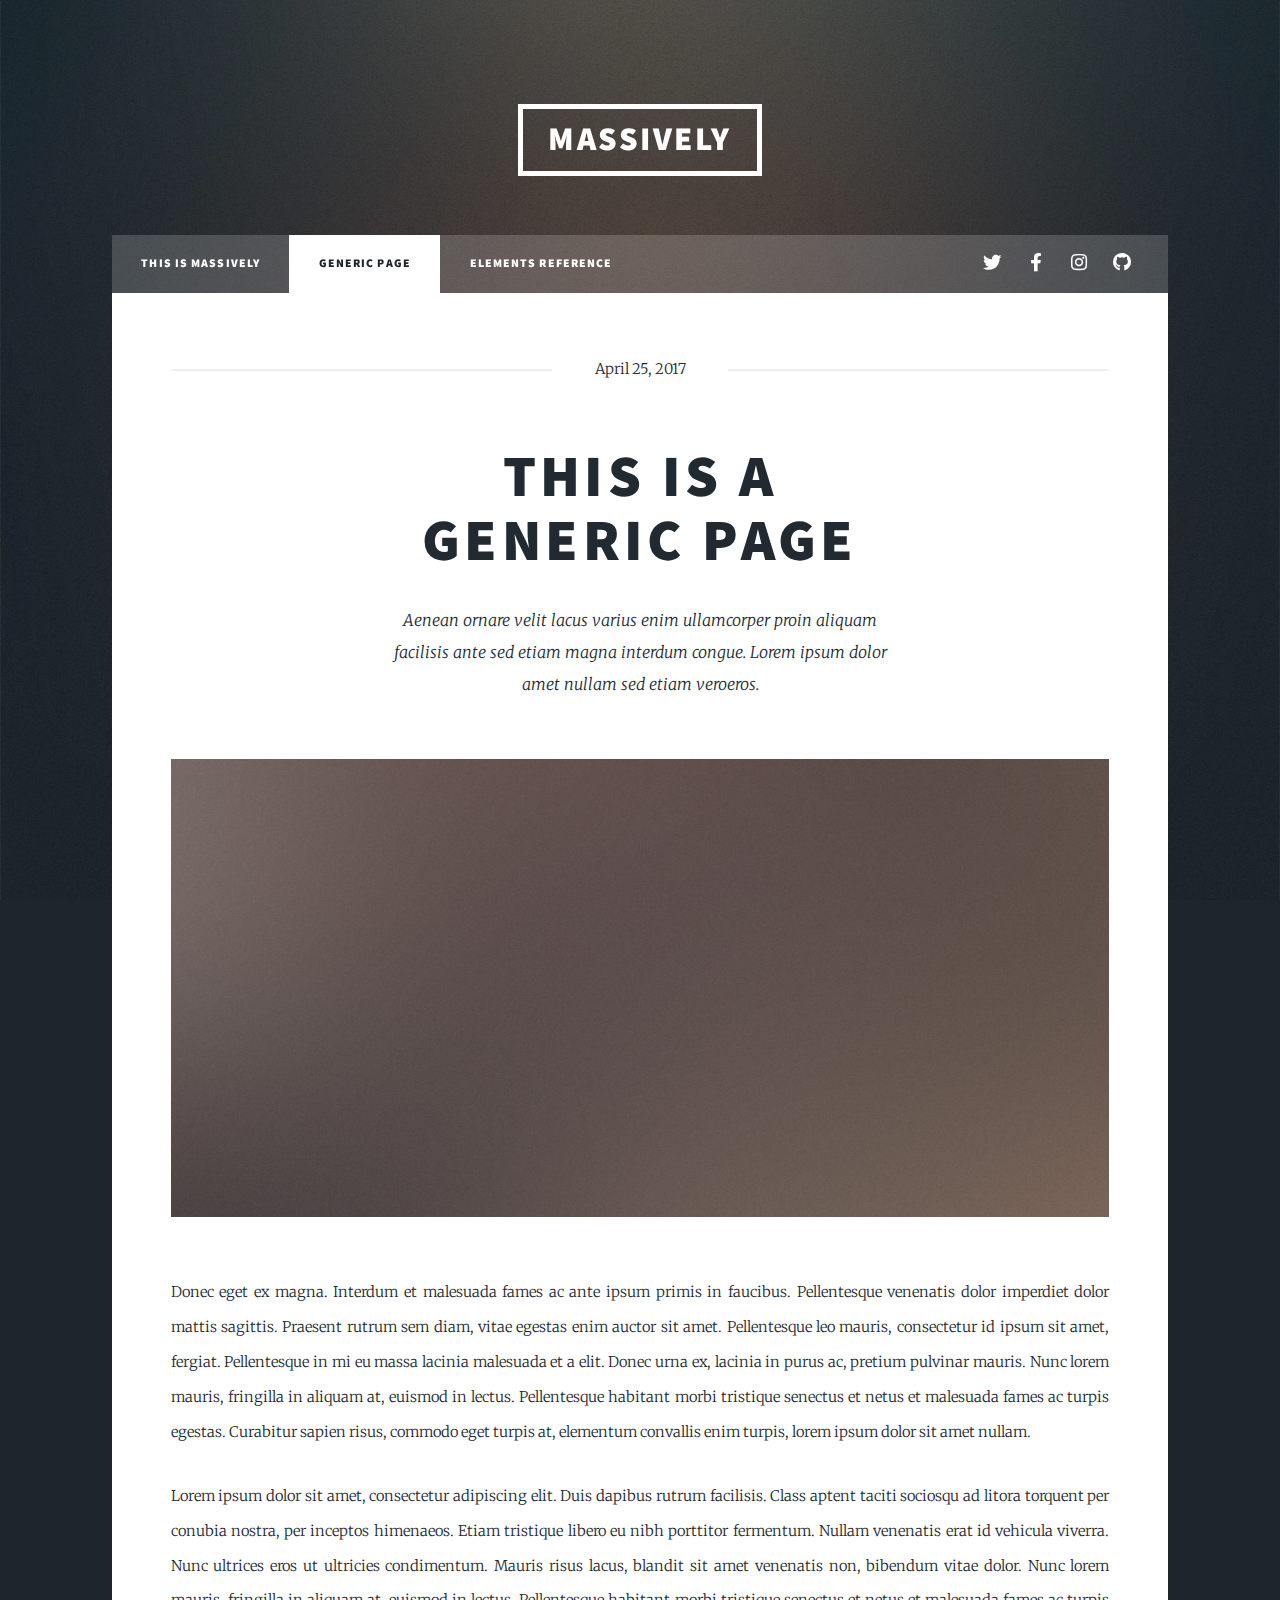
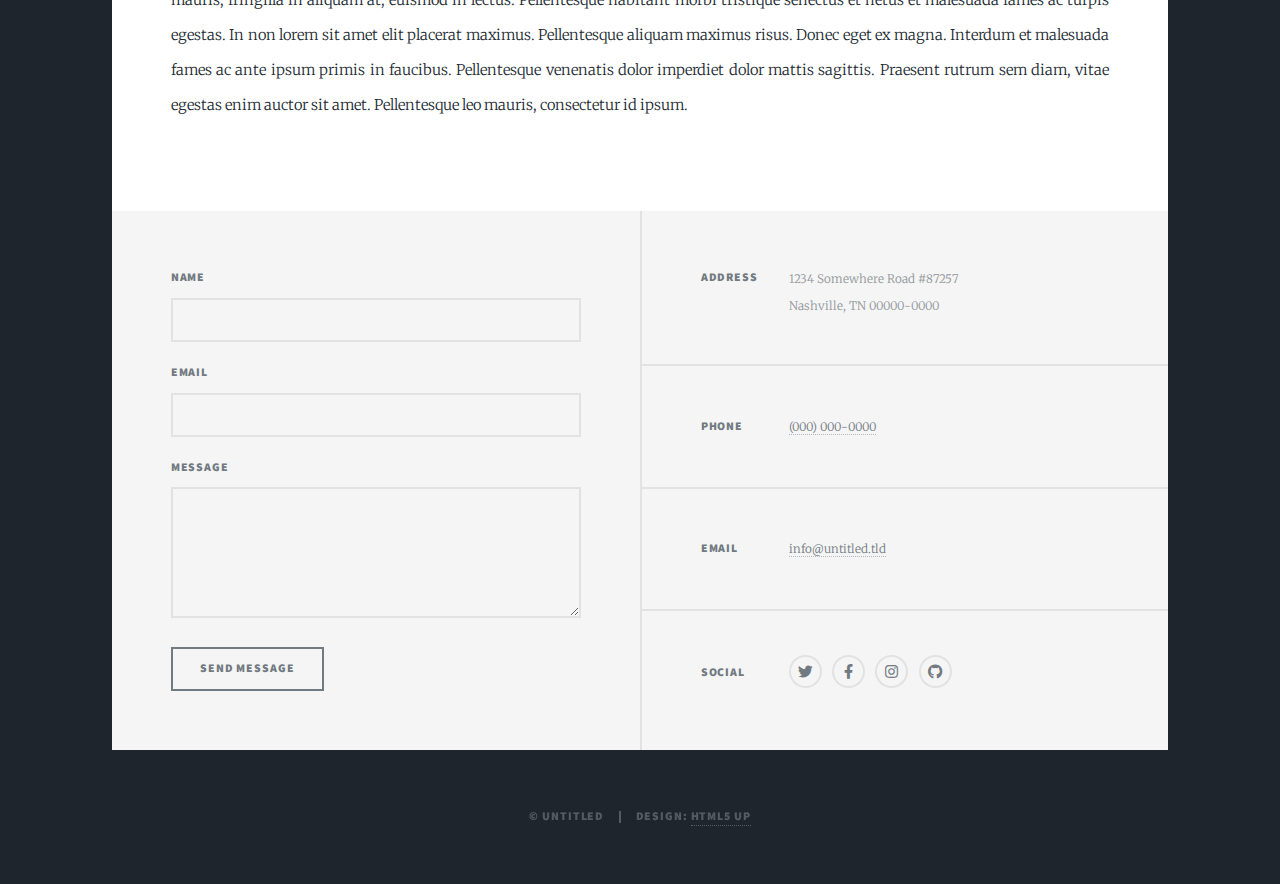
==== generic.html @ 8dc9fa64 "Add files via upload" ====
<!DOCTYPE HTML>
<!--
	Massively by HTML5 UP
	html5up.net | @ajlkn
	Free for personal and commercial use under the CCA 3.0 license (html5up.net/license)
-->
<html>
	<head>
		<title>Generic Page - Massively by HTML5 UP</title>
		<meta charset="utf-8" />
		<meta name="viewport" content="width=device-width, initial-scale=1, user-scalable=no" />
		<link rel="stylesheet" href="assets/css/main.css" />
		<noscript><link rel="stylesheet" href="assets/css/noscript.css" /></noscript>
	</head>
	<body class="is-preload">

		<!-- Wrapper -->
			<div id="wrapper">

				<!-- Header -->
					<header id="header">
						<a href="index.html" class="logo">Massively</a>
					</header>

				<!-- Nav -->
					<nav id="nav">
						<ul class="links">
							<li><a href="index.html">This is Massively</a></li>
							<li class="active"><a href="generic.html">Generic Page</a></li>
							<li><a href="elements.html">Elements Reference</a></li>
						</ul>
						<ul class="icons">
							<li><a href="#" class="icon brands fa-twitter"><span class="label">Twitter</span></a></li>
							<li><a href="#" class="icon brands fa-facebook-f"><span class="label">Facebook</span></a></li>
							<li><a href="#" class="icon brands fa-instagram"><span class="label">Instagram</span></a></li>
							<li><a href="#" class="icon brands fa-github"><span class="label">GitHub</span></a></li>
						</ul>
					</nav>

				<!-- Main -->
					<div id="main">

						<!-- Post -->
							<section class="post">
								<header class="major">
									<span class="date">April 25, 2017</span>
									<h1>This is a<br />
									Generic Page</h1>
									<p>Aenean ornare velit lacus varius enim ullamcorper proin aliquam<br />
									facilisis ante sed etiam magna interdum congue. Lorem ipsum dolor<br />
									amet nullam sed etiam veroeros.</p>
								</header>
								<div class="image main"><img src="images/pic01.jpg" alt="" /></div>
								<p>Donec eget ex magna. Interdum et malesuada fames ac ante ipsum primis in faucibus. Pellentesque venenatis dolor imperdiet dolor mattis sagittis. Praesent rutrum sem diam, vitae egestas enim auctor sit amet. Pellentesque leo mauris, consectetur id ipsum sit amet, fergiat. Pellentesque in mi eu massa lacinia malesuada et a elit. Donec urna ex, lacinia in purus ac, pretium pulvinar mauris. Nunc lorem mauris, fringilla in aliquam at, euismod in lectus. Pellentesque habitant morbi tristique senectus et netus et malesuada fames ac turpis egestas. Curabitur sapien risus, commodo eget turpis at, elementum convallis enim turpis, lorem ipsum dolor sit amet nullam.</p>
								<p>Lorem ipsum dolor sit amet, consectetur adipiscing elit. Duis dapibus rutrum facilisis. Class aptent taciti sociosqu ad litora torquent per conubia nostra, per inceptos himenaeos. Etiam tristique libero eu nibh porttitor fermentum. Nullam venenatis erat id vehicula viverra. Nunc ultrices eros ut ultricies condimentum. Mauris risus lacus, blandit sit amet venenatis non, bibendum vitae dolor. Nunc lorem mauris, fringilla in aliquam at, euismod in lectus. Pellentesque habitant morbi tristique senectus et netus et malesuada fames ac turpis egestas. In non lorem sit amet elit placerat maximus. Pellentesque aliquam maximus risus. Donec eget ex magna. Interdum et malesuada fames ac ante ipsum primis in faucibus. Pellentesque venenatis dolor imperdiet dolor mattis sagittis. Praesent rutrum sem diam, vitae egestas enim auctor sit amet. Pellentesque leo mauris, consectetur id ipsum.</p>
							</section>

					</div>

				<!-- Footer -->
					<footer id="footer">
						<section>
							<form method="post" action="#">
								<div class="fields">
									<div class="field">
										<label for="name">Name</label>
										<input type="text" name="name" id="name" />
									</div>
									<div class="field">
										<label for="email">Email</label>
										<input type="text" name="email" id="email" />
									</div>
									<div class="field">
										<label for="message">Message</label>
										<textarea name="message" id="message" rows="3"></textarea>
									</div>
								</div>
								<ul class="actions">
									<li><input type="submit" value="Send Message" /></li>
								</ul>
							</form>
						</section>
						<section class="split contact">
							<section class="alt">
								<h3>Address</h3>
								<p>1234 Somewhere Road #87257<br />
								Nashville, TN 00000-0000</p>
							</section>
							<section>
								<h3>Phone</h3>
								<p><a href="#">(000) 000-0000</a></p>
							</section>
							<section>
								<h3>Email</h3>
								<p><a href="#">info@untitled.tld</a></p>
							</section>
							<section>
								<h3>Social</h3>
								<ul class="icons alt">
									<li><a href="#" class="icon brands alt fa-twitter"><span class="label">Twitter</span></a></li>
									<li><a href="#" class="icon brands alt fa-facebook-f"><span class="label">Facebook</span></a></li>
									<li><a href="#" class="icon brands alt fa-instagram"><span class="label">Instagram</span></a></li>
									<li><a href="#" class="icon brands alt fa-github"><span class="label">GitHub</span></a></li>
								</ul>
							</section>
						</section>
					</footer>

				<!-- Copyright -->
					<div id="copyright">
						<ul><li>&copy; Untitled</li><li>Design: <a href="https://html5up.net">HTML5 UP</a></li></ul>
					</div>

			</div>

		<!-- Scripts -->
			<script src="assets/js/jquery.min.js"></script>
			<script src="assets/js/jquery.scrollex.min.js"></script>
			<script src="assets/js/jquery.scrolly.min.js"></script>
			<script src="assets/js/browser.min.js"></script>
			<script src="assets/js/breakpoints.min.js"></script>
			<script src="assets/js/util.js"></script>
			<script src="assets/js/main.js"></script>

	</body>
</html>
---- assets/css/main.css ----
@import url(fontawesome-all.min.css);
@import url("https://fonts.googleapis.com/css?family=Merriweather:300,700,300italic,700italic|Source+Sans+Pro:900");

/*
	Massively by HTML5 UP
	html5up.net | @ajlkn
	Free for personal and commercial use under the CCA 3.0 license (html5up.net/license)
*/

html, body, div, span, applet, object,
iframe, h1, h2, h3, h4, h5, h6, p, blockquote,
pre, a, abbr, acronym, address, big, cite,
code, del, dfn, em, img, ins, kbd, q, s, samp,
small, strike, strong, sub, sup, tt, var, b,
u, i, center, dl, dt, dd, ol, ul, li, fieldset,
form, label, legend, table, caption, tbody,
tfoot, thead, tr, th, td, article, aside,
canvas, details, embed, figure, figcaption,
footer, header, hgroup, menu, nav, output, ruby,
section, summary, time, mark, audio, video {
	margin: 0;
	padding: 0;
	border: 0;
	font-size: 100%;
	font: inherit;
	vertical-align: baseline;}

article, aside, details, figcaption, figure,
footer, header, hgroup, menu, nav, section {
	display: block;}

body {
	line-height: 1;
}

ol, ul {
	list-style: none;
}

blockquote, q {
	quotes: none;
}

	blockquote:before, blockquote:after, q:before, q:after {
		content: '';
		content: none;
	}

table {
	border-collapse: collapse;
	border-spacing: 0;
}

body {
	-webkit-text-size-adjust: none;
}

mark {
	background-color: transparent;
	color: inherit;
}

input::-moz-focus-inner {
	border: 0;
	padding: 0;
}

input, select, textarea {
	-moz-appearance: none;
	-webkit-appearance: none;
	-ms-appearance: none;
	appearance: none;
}

/* Basic */

	@-ms-viewport {
		width: device-width;
	}

	body {
		-ms-overflow-style: scrollbar;
	}

	@media screen and (max-width: 480px) {

		html, body {
			min-width: 320px;
		}

	}

	html {
		box-sizing: border-box;
	}

	*, *:before, *:after {
		box-sizing: inherit;
	}

	body {
		background-color: #1e252d;
	}

		body.is-preload *, body.is-preload *:before, body.is-preload *:after {
			-moz-animation: none !important;
			-webkit-animation: none !important;
			-ms-animation: none !important;
			animation: none !important;
			-moz-transition: none !important;
			-webkit-transition: none !important;
			-ms-transition: none !important;
			transition: none !important;
		}

/* Type */

	html {
		font-size: 16pt;
	}

		@media screen and (max-width: 1680px) {

			html {
				font-size: 12pt;
			}

		}

		@media screen and (max-width: 1280px) {

			html {
				font-size: 11pt;
			}

		}

		@media screen and (max-width: 360px) {

			html {
				font-size: 10pt;
			}

		}

	body {
		color: #212931;
	}

	body, input, select, textarea {
		font-family: "Merriweather", Georgia, serif;
		font-weight: 300;
		font-size: 1rem;
		line-height: 2.375;
	}

	a {
		-moz-transition: color 0.2s ease-in-out, background-color 0.2s ease-in-out, border-color 0.2s ease-in-out, box-shadow 0.2s ease-in-out;
		-webkit-transition: color 0.2s ease-in-out, background-color 0.2s ease-in-out, border-color 0.2s ease-in-out, box-shadow 0.2s ease-in-out;
		-ms-transition: color 0.2s ease-in-out, background-color 0.2s ease-in-out, border-color 0.2s ease-in-out, box-shadow 0.2s ease-in-out;
		transition: color 0.2s ease-in-out, background-color 0.2s ease-in-out, border-color 0.2s ease-in-out, box-shadow 0.2s ease-in-out;
		border-bottom: dotted 1px;
		text-decoration: none;
	}

		a:hover {
			border-bottom-color: transparent;
		}

	strong, b {
		font-weight: 600;
	}

	em, i {
		font-style: italic;
	}

	p {
		text-align: justify;
		margin: 0 0 2rem 0;
	}

	h1, h2, h3, h4, h5, h6 {
		font-family: "Source Sans Pro", Helvetica, sans-serif;
		font-weight: 900;
		line-height: 1.5;
		letter-spacing: 0.075em;
		text-transform: uppercase;
		margin: 0 0 1rem 0;
	}

		h1 a, h2 a, h3 a, h4 a, h5 a, h6 a {
			border-bottom: 0;
			color: inherit;
			text-decoration: none;
		}

	h1 {
		font-size: 4rem;
		line-height: 1.1;
		margin: 0 0 2rem 0;
	}

	h2 {
		font-size: 1.75rem;
		line-height: 1.3;
		margin: 0 0 1.5rem 0;
	}

	h3 {
		font-size: 1.25rem;
		margin: 0 0 1.5rem 0;
	}

	h4 {
		font-size: 1rem;
	}

	h5 {
		font-size: 0.9rem;
	}

	h6 {
		font-size: 0.8rem;
	}

	sub {
		font-size: 0.8rem;
		position: relative;
		top: 0.5rem;
	}

	sup {
		font-size: 0.8rem;
		position: relative;
		top: -0.5rem;
	}

	blockquote {
		border-left: solid 4px;
		font-style: italic;
		margin: 0 0 2rem 0;
		padding: 0.5rem 0 0.5rem 2rem;
	}

	code {
		border: solid 2px;
		font-family: "Courier New", monospace;
		font-size: 0.9rem;
		margin: 0 0.25rem;
		padding: 0.25rem 0.65rem;
	}

	pre {
		-webkit-overflow-scrolling: touch;
		font-family: "Courier New", monospace;
		font-size: 0.9rem;
		margin: 0 0 2rem 0;
	}

		pre code {
			display: block;
			line-height: 1.75;
			padding: 1rem 1.5rem;
			overflow-x: auto;
		}

	hr {
		border: 0;
		border-bottom: solid 2px;
		margin: 3rem 0;
	}

		hr.major {
			margin: 5rem 0;
		}

	.align-left {
		text-align: left;
	}

	.align-center {
		text-align: center;
	}

	.align-right {
		text-align: right;
	}

	input, select, textarea {
		color: #212931;
	}

	a {
		color: #212931;
		border-bottom-color: rgba(33, 41, 49, 0.5);
	}

		a:hover {
			border-bottom-color: transparent;
			color: #18bfef !important;
		}

	strong, b {
		color: #212931;
	}

	h1, h2, h3, h4, h5, h6 {
		color: #212931;
	}

	blockquote {
		border-left-color: #eeeeee;
	}

	code {
		background: rgba(220, 220, 220, 0.25);
		border-color: #eeeeee;
	}

	hr {
		border-bottom-color: #eeeeee;
	}

/* Row */

	.row {
		display: flex;
		flex-wrap: wrap;
		box-sizing: border-box;
		align-items: stretch;
	}

		.row > * {
			box-sizing: border-box;
		}

		.row.gtr-uniform > * > :last-child {
			margin-bottom: 0;
		}

		.row.aln-left {
			justify-content: flex-start;
		}

		.row.aln-center {
			justify-content: center;
		}

		.row.aln-right {
			justify-content: flex-end;
		}

		.row.aln-top {
			align-items: flex-start;
		}

		.row.aln-middle {
			align-items: center;
		}

		.row.aln-bottom {
			align-items: flex-end;
		}

		.row > .imp {
			order: -1;
		}

		.row > .col-1 {
			width: 8.33333%;
		}

		.row > .off-1 {
			margin-left: 8.33333%;
		}

		.row > .col-2 {
			width: 16.66667%;
		}

		.row > .off-2 {
			margin-left: 16.66667%;
		}

		.row > .col-3 {
			width: 25%;
		}

		.row > .off-3 {
			margin-left: 25%;
		}

		.row > .col-4 {
			width: 33.33333%;
		}

		.row > .off-4 {
			margin-left: 33.33333%;
		}

		.row > .col-5 {
			width: 41.66667%;
		}

		.row > .off-5 {
			margin-left: 41.66667%;
		}

		.row > .col-6 {
			width: 50%;
		}

		.row > .off-6 {
			margin-left: 50%;
		}

		.row > .col-7 {
			width: 58.33333%;
		}

		.row > .off-7 {
			margin-left: 58.33333%;
		}

		.row > .col-8 {
			width: 66.66667%;
		}

		.row > .off-8 {
			margin-left: 66.66667%;
		}

		.row > .col-9 {
			width: 75%;
		}

		.row > .off-9 {
			margin-left: 75%;
		}

		.row > .col-10 {
			width: 83.33333%;
		}

		.row > .off-10 {
			margin-left: 83.33333%;
		}

		.row > .col-11 {
			width: 91.66667%;
		}

		.row > .off-11 {
			margin-left: 91.66667%;
		}

		.row > .col-12 {
			width: 100%;
		}

		.row > .off-12 {
			margin-left: 100%;
		}

		.row.gtr-0 {
			margin-top: 0;
			margin-left: 0rem;
		}

			.row.gtr-0 > * {
				padding: 0 0 0 0rem;
			}

			.row.gtr-0.gtr-uniform {
				margin-top: 0rem;
			}

				.row.gtr-0.gtr-uniform > * {
					padding-top: 0rem;
				}

		.row.gtr-25 {
			margin-top: 0;
			margin-left: -0.375rem;
		}

			.row.gtr-25 > * {
				padding: 0 0 0 0.375rem;
			}

			.row.gtr-25.gtr-uniform {
				margin-top: -0.375rem;
			}

				.row.gtr-25.gtr-uniform > * {
					padding-top: 0.375rem;
				}

		.row.gtr-50 {
			margin-top: 0;
			margin-left: -0.75rem;
		}

			.row.gtr-50 > * {
				padding: 0 0 0 0.75rem;
			}

			.row.gtr-50.gtr-uniform {
				margin-top: -0.75rem;
			}

				.row.gtr-50.gtr-uniform > * {
					padding-top: 0.75rem;
				}

		.row {
			margin-top: 0;
			margin-left: -1.5rem;
		}

			.row > * {
				padding: 0 0 0 1.5rem;
			}

			.row.gtr-uniform {
				margin-top: -1.5rem;
			}

				.row.gtr-uniform > * {
					padding-top: 1.5rem;
				}

		.row.gtr-150 {
			margin-top: 0;
			margin-left: -2.25rem;
		}

			.row.gtr-150 > * {
				padding: 0 0 0 2.25rem;
			}

			.row.gtr-150.gtr-uniform {
				margin-top: -2.25rem;
			}

				.row.gtr-150.gtr-uniform > * {
					padding-top: 2.25rem;
				}

		.row.gtr-200 {
			margin-top: 0;
			margin-left: -3rem;
		}

			.row.gtr-200 > * {
				padding: 0 0 0 3rem;
			}

			.row.gtr-200.gtr-uniform {
				margin-top: -3rem;
			}

				.row.gtr-200.gtr-uniform > * {
					padding-top: 3rem;
				}

		@media screen and (max-width: 1680px) {

			.row {
				display: flex;
				flex-wrap: wrap;
				box-sizing: border-box;
				align-items: stretch;
			}

				.row > * {
					box-sizing: border-box;
				}

				.row.gtr-uniform > * > :last-child {
					margin-bottom: 0;
				}

				.row.aln-left {
					justify-content: flex-start;
				}

				.row.aln-center {
					justify-content: center;
				}

				.row.aln-right {
					justify-content: flex-end;
				}

				.row.aln-top {
					align-items: flex-start;
				}

				.row.aln-middle {
					align-items: center;
				}

				.row.aln-bottom {
					align-items: flex-end;
				}

				.row > .imp-xlarge {
					order: -1;
				}

				.row > .col-1-xlarge {
					width: 8.33333%;
				}

				.row > .off-1-xlarge {
					margin-left: 8.33333%;
				}

				.row > .col-2-xlarge {
					width: 16.66667%;
				}

				.row > .off-2-xlarge {
					margin-left: 16.66667%;
				}

				.row > .col-3-xlarge {
					width: 25%;
				}

				.row > .off-3-xlarge {
					margin-left: 25%;
				}

				.row > .col-4-xlarge {
					width: 33.33333%;
				}

				.row > .off-4-xlarge {
					margin-left: 33.33333%;
				}

				.row > .col-5-xlarge {
					width: 41.66667%;
				}

				.row > .off-5-xlarge {
					margin-left: 41.66667%;
				}

				.row > .col-6-xlarge {
					width: 50%;
				}

				.row > .off-6-xlarge {
					margin-left: 50%;
				}

				.row > .col-7-xlarge {
					width: 58.33333%;
				}

				.row > .off-7-xlarge {
					margin-left: 58.33333%;
				}

				.row > .col-8-xlarge {
					width: 66.66667%;
				}

				.row > .off-8-xlarge {
					margin-left: 66.66667%;
				}

				.row > .col-9-xlarge {
					width: 75%;
				}

				.row > .off-9-xlarge {
					margin-left: 75%;
				}

				.row > .col-10-xlarge {
					width: 83.33333%;
				}

				.row > .off-10-xlarge {
					margin-left: 83.33333%;
				}

				.row > .col-11-xlarge {
					width: 91.66667%;
				}

				.row > .off-11-xlarge {
					margin-left: 91.66667%;
				}

				.row > .col-12-xlarge {
					width: 100%;
				}

				.row > .off-12-xlarge {
					margin-left: 100%;
				}

				.row.gtr-0 {
					margin-top: 0;
					margin-left: 0rem;
				}

					.row.gtr-0 > * {
						padding: 0 0 0 0rem;
					}

					.row.gtr-0.gtr-uniform {
						margin-top: 0rem;
					}

						.row.gtr-0.gtr-uniform > * {
							padding-top: 0rem;
						}

				.row.gtr-25 {
					margin-top: 0;
					margin-left: -0.375rem;
				}

					.row.gtr-25 > * {
						padding: 0 0 0 0.375rem;
					}

					.row.gtr-25.gtr-uniform {
						margin-top: -0.375rem;
					}

						.row.gtr-25.gtr-uniform > * {
							padding-top: 0.375rem;
						}

				.row.gtr-50 {
					margin-top: 0;
					margin-left: -0.75rem;
				}

					.row.gtr-50 > * {
						padding: 0 0 0 0.75rem;
					}

					.row.gtr-50.gtr-uniform {
						margin-top: -0.75rem;
					}

						.row.gtr-50.gtr-uniform > * {
							padding-top: 0.75rem;
						}

				.row {
					margin-top: 0;
					margin-left: -1.5rem;
				}

					.row > * {
						padding: 0 0 0 1.5rem;
					}

					.row.gtr-uniform {
						margin-top: -1.5rem;
					}

						.row.gtr-uniform > * {
							padding-top: 1.5rem;
						}

				.row.gtr-150 {
					margin-top: 0;
					margin-left: -2.25rem;
				}

					.row.gtr-150 > * {
						padding: 0 0 0 2.25rem;
					}

					.row.gtr-150.gtr-uniform {
						margin-top: -2.25rem;
					}

						.row.gtr-150.gtr-uniform > * {
							padding-top: 2.25rem;
						}

				.row.gtr-200 {
					margin-top: 0;
					margin-left: -3rem;
				}

					.row.gtr-200 > * {
						padding: 0 0 0 3rem;
					}

					.row.gtr-200.gtr-uniform {
						margin-top: -3rem;
					}

						.row.gtr-200.gtr-uniform > * {
							padding-top: 3rem;
						}

		}

		@media screen and (max-width: 1280px) {

			.row {
				display: flex;
				flex-wrap: wrap;
				box-sizing: border-box;
				align-items: stretch;
			}

				.row > * {
					box-sizing: border-box;
				}

				.row.gtr-uniform > * > :last-child {
					margin-bottom: 0;
				}

				.row.aln-left {
					justify-content: flex-start;
				}

				.row.aln-center {
					justify-content: center;
				}

				.row.aln-right {
					justify-content: flex-end;
				}

				.row.aln-top {
					align-items: flex-start;
				}

				.row.aln-middle {
					align-items: center;
				}

				.row.aln-bottom {
					align-items: flex-end;
				}

				.row > .imp-large {
					order: -1;
				}

				.row > .col-1-large {
					width: 8.33333%;
				}

				.row > .off-1-large {
					margin-left: 8.33333%;
				}

				.row > .col-2-large {
					width: 16.66667%;
				}

				.row > .off-2-large {
					margin-left: 16.66667%;
				}

				.row > .col-3-large {
					width: 25%;
				}

				.row > .off-3-large {
					margin-left: 25%;
				}

				.row > .col-4-large {
					width: 33.33333%;
				}

				.row > .off-4-large {
					margin-left: 33.33333%;
				}

				.row > .col-5-large {
					width: 41.66667%;
				}

				.row > .off-5-large {
					margin-left: 41.66667%;
				}

				.row > .col-6-large {
					width: 50%;
				}

				.row > .off-6-large {
					margin-left: 50%;
				}

				.row > .col-7-large {
					width: 58.33333%;
				}

				.row > .off-7-large {
					margin-left: 58.33333%;
				}

				.row > .col-8-large {
					width: 66.66667%;
				}

				.row > .off-8-large {
					margin-left: 66.66667%;
				}

				.row > .col-9-large {
					width: 75%;
				}

				.row > .off-9-large {
					margin-left: 75%;
				}

				.row > .col-10-large {
					width: 83.33333%;
				}

				.row > .off-10-large {
					margin-left: 83.33333%;
				}

				.row > .col-11-large {
					width: 91.66667%;
				}

				.row > .off-11-large {
					margin-left: 91.66667%;
				}

				.row > .col-12-large {
					width: 100%;
				}

				.row > .off-12-large {
					margin-left: 100%;
				}

				.row.gtr-0 {
					margin-top: 0;
					margin-left: 0rem;
				}

					.row.gtr-0 > * {
						padding: 0 0 0 0rem;
					}

					.row.gtr-0.gtr-uniform {
						margin-top: 0rem;
					}

						.row.gtr-0.gtr-uniform > * {
							padding-top: 0rem;
						}

				.row.gtr-25 {
					margin-top: 0;
					margin-left: -0.375rem;
				}

					.row.gtr-25 > * {
						padding: 0 0 0 0.375rem;
					}

					.row.gtr-25.gtr-uniform {
						margin-top: -0.375rem;
					}

						.row.gtr-25.gtr-uniform > * {
							padding-top: 0.375rem;
						}

				.row.gtr-50 {
					margin-top: 0;
					margin-left: -0.75rem;
				}

					.row.gtr-50 > * {
						padding: 0 0 0 0.75rem;
					}

					.row.gtr-50.gtr-uniform {
						margin-top: -0.75rem;
					}

						.row.gtr-50.gtr-uniform > * {
							padding-top: 0.75rem;
						}

				.row {
					margin-top: 0;
					margin-left: -1.5rem;
				}

					.row > * {
						padding: 0 0 0 1.5rem;
					}

					.row.gtr-uniform {
						margin-top: -1.5rem;
					}

						.row.gtr-uniform > * {
							padding-top: 1.5rem;
						}

				.row.gtr-150 {
					margin-top: 0;
					margin-left: -2.25rem;
				}

					.row.gtr-150 > * {
						padding: 0 0 0 2.25rem;
					}

					.row.gtr-150.gtr-uniform {
						margin-top: -2.25rem;
					}

						.row.gtr-150.gtr-uniform > * {
							padding-top: 2.25rem;
						}

				.row.gtr-200 {
					margin-top: 0;
					margin-left: -3rem;
				}

					.row.gtr-200 > * {
						padding: 0 0 0 3rem;
					}

					.row.gtr-200.gtr-uniform {
						margin-top: -3rem;
					}

						.row.gtr-200.gtr-uniform > * {
							padding-top: 3rem;
						}

		}

		@media screen and (max-width: 980px) {

			.row {
				display: flex;
				flex-wrap: wrap;
				box-sizing: border-box;
				align-items: stretch;
			}

				.row > * {
					box-sizing: border-box;
				}

				.row.gtr-uniform > * > :last-child {
					margin-bottom: 0;
				}

				.row.aln-left {
					justify-content: flex-start;
				}

				.row.aln-center {
					justify-content: center;
				}

				.row.aln-right {
					justify-content: flex-end;
				}

				.row.aln-top {
					align-items: flex-start;
				}

				.row.aln-middle {
					align-items: center;
				}

				.row.aln-bottom {
					align-items: flex-end;
				}

				.row > .imp-medium {
					order: -1;
				}

				.row > .col-1-medium {
					width: 8.33333%;
				}

				.row > .off-1-medium {
					margin-left: 8.33333%;
				}

				.row > .col-2-medium {
					width: 16.66667%;
				}

				.row > .off-2-medium {
					margin-left: 16.66667%;
				}

				.row > .col-3-medium {
					width: 25%;
				}

				.row > .off-3-medium {
					margin-left: 25%;
				}

				.row > .col-4-medium {
					width: 33.33333%;
				}

				.row > .off-4-medium {
					margin-left: 33.33333%;
				}

				.row > .col-5-medium {
					width: 41.66667%;
				}

				.row > .off-5-medium {
					margin-left: 41.66667%;
				}

				.row > .col-6-medium {
					width: 50%;
				}

				.row > .off-6-medium {
					margin-left: 50%;
				}

				.row > .col-7-medium {
					width: 58.33333%;
				}

				.row > .off-7-medium {
					margin-left: 58.33333%;
				}

				.row > .col-8-medium {
					width: 66.66667%;
				}

				.row > .off-8-medium {
					margin-left: 66.66667%;
				}

				.row > .col-9-medium {
					width: 75%;
				}

				.row > .off-9-medium {
					margin-left: 75%;
				}

				.row > .col-10-medium {
					width: 83.33333%;
				}

				.row > .off-10-medium {
					margin-left: 83.33333%;
				}

				.row > .col-11-medium {
					width: 91.66667%;
				}

				.row > .off-11-medium {
					margin-left: 91.66667%;
				}

				.row > .col-12-medium {
					width: 100%;
				}

				.row > .off-12-medium {
					margin-left: 100%;
				}

				.row.gtr-0 {
					margin-top: 0;
					margin-left: 0rem;
				}

					.row.gtr-0 > * {
						padding: 0 0 0 0rem;
					}

					.row.gtr-0.gtr-uniform {
						margin-top: 0rem;
					}

						.row.gtr-0.gtr-uniform > * {
							padding-top: 0rem;
						}

				.row.gtr-25 {
					margin-top: 0;
					margin-left: -0.375rem;
				}

					.row.gtr-25 > * {
						padding: 0 0 0 0.375rem;
					}

					.row.gtr-25.gtr-uniform {
						margin-top: -0.375rem;
					}

						.row.gtr-25.gtr-uniform > * {
							padding-top: 0.375rem;
						}

				.row.gtr-50 {
					margin-top: 0;
					margin-left: -0.75rem;
				}

					.row.gtr-50 > * {
						padding: 0 0 0 0.75rem;
					}

					.row.gtr-50.gtr-uniform {
						margin-top: -0.75rem;
					}

						.row.gtr-50.gtr-uniform > * {
							padding-top: 0.75rem;
						}

				.row {
					margin-top: 0;
					margin-left: -1.5rem;
				}

					.row > * {
						padding: 0 0 0 1.5rem;
					}

					.row.gtr-uniform {
						margin-top: -1.5rem;
					}

						.row.gtr-uniform > * {
							padding-top: 1.5rem;
						}

				.row.gtr-150 {
					margin-top: 0;
					margin-left: -2.25rem;
				}

					.row.gtr-150 > * {
						padding: 0 0 0 2.25rem;
					}

					.row.gtr-150.gtr-uniform {
						margin-top: -2.25rem;
					}

						.row.gtr-150.gtr-uniform > * {
							padding-top: 2.25rem;
						}

				.row.gtr-200 {
					margin-top: 0;
					margin-left: -3rem;
				}

					.row.gtr-200 > * {
						padding: 0 0 0 3rem;
					}

					.row.gtr-200.gtr-uniform {
						margin-top: -3rem;
					}

						.row.gtr-200.gtr-uniform > * {
							padding-top: 3rem;
						}

		}

		@media screen and (max-width: 736px) {

			.row {
				display: flex;
				flex-wrap: wrap;
				box-sizing: border-box;
				align-items: stretch;
			}

				.row > * {
					box-sizing: border-box;
				}

				.row.gtr-uniform > * > :last-child {
					margin-bottom: 0;
				}

				.row.aln-left {
					justify-content: flex-start;
				}

				.row.aln-center {
					justify-content: center;
				}

				.row.aln-right {
					justify-content: flex-end;
				}

				.row.aln-top {
					align-items: flex-start;
				}

				.row.aln-middle {
					align-items: center;
				}

				.row.aln-bottom {
					align-items: flex-end;
				}

				.row > .imp-small {
					order: -1;
				}

				.row > .col-1-small {
					width: 8.33333%;
				}

				.row > .off-1-small {
					margin-left: 8.33333%;
				}

				.row > .col-2-small {
					width: 16.66667%;
				}

				.row > .off-2-small {
					margin-left: 16.66667%;
				}

				.row > .col-3-small {
					width: 25%;
				}

				.row > .off-3-small {
					margin-left: 25%;
				}

				.row > .col-4-small {
					width: 33.33333%;
				}

				.row > .off-4-small {
					margin-left: 33.33333%;
				}

				.row > .col-5-small {
					width: 41.66667%;
				}

				.row > .off-5-small {
					margin-left: 41.66667%;
				}

				.row > .col-6-small {
					width: 50%;
				}

				.row > .off-6-small {
					margin-left: 50%;
				}

				.row > .col-7-small {
					width: 58.33333%;
				}

				.row > .off-7-small {
					margin-left: 58.33333%;
				}

				.row > .col-8-small {
					width: 66.66667%;
				}

				.row > .off-8-small {
					margin-left: 66.66667%;
				}

				.row > .col-9-small {
					width: 75%;
				}

				.row > .off-9-small {
					margin-left: 75%;
				}

				.row > .col-10-small {
					width: 83.33333%;
				}

				.row > .off-10-small {
					margin-left: 83.33333%;
				}

				.row > .col-11-small {
					width: 91.66667%;
				}

				.row > .off-11-small {
					margin-left: 91.66667%;
				}

				.row > .col-12-small {
					width: 100%;
				}

				.row > .off-12-small {
					margin-left: 100%;
				}

				.row.gtr-0 {
					margin-top: 0;
					margin-left: 0rem;
				}

					.row.gtr-0 > * {
						padding: 0 0 0 0rem;
					}

					.row.gtr-0.gtr-uniform {
						margin-top: 0rem;
					}

						.row.gtr-0.gtr-uniform > * {
							padding-top: 0rem;
						}

				.row.gtr-25 {
					margin-top: 0;
					margin-left: -0.375rem;
				}

					.row.gtr-25 > * {
						padding: 0 0 0 0.375rem;
					}

					.row.gtr-25.gtr-uniform {
						margin-top: -0.375rem;
					}

						.row.gtr-25.gtr-uniform > * {
							padding-top: 0.375rem;
						}

				.row.gtr-50 {
					margin-top: 0;
					margin-left: -0.75rem;
				}

					.row.gtr-50 > * {
						padding: 0 0 0 0.75rem;
					}

					.row.gtr-50.gtr-uniform {
						margin-top: -0.75rem;
					}

						.row.gtr-50.gtr-uniform > * {
							padding-top: 0.75rem;
						}

				.row {
					margin-top: 0;
					margin-left: -1.5rem;
				}

					.row > * {
						padding: 0 0 0 1.5rem;
					}

					.row.gtr-uniform {
						margin-top: -1.5rem;
					}

						.row.gtr-uniform > * {
							padding-top: 1.5rem;
						}

				.row.gtr-150 {
					margin-top: 0;
					margin-left: -2.25rem;
				}

					.row.gtr-150 > * {
						padding: 0 0 0 2.25rem;
					}

					.row.gtr-150.gtr-uniform {
						margin-top: -2.25rem;
					}

						.row.gtr-150.gtr-uniform > * {
							padding-top: 2.25rem;
						}

				.row.gtr-200 {
					margin-top: 0;
					margin-left: -3rem;
				}

					.row.gtr-200 > * {
						padding: 0 0 0 3rem;
					}

					.row.gtr-200.gtr-uniform {
						margin-top: -3rem;
					}

						.row.gtr-200.gtr-uniform > * {
							padding-top: 3rem;
						}

		}

		@media screen and (max-width: 480px) {

			.row {
				display: flex;
				flex-wrap: wrap;
				box-sizing: border-box;
				align-items: stretch;
			}

				.row > * {
					box-sizing: border-box;
				}

				.row.gtr-uniform > * > :last-child {
					margin-bottom: 0;
				}

				.row.aln-left {
					justify-content: flex-start;
				}

				.row.aln-center {
					justify-content: center;
				}

				.row.aln-right {
					justify-content: flex-end;
				}

				.row.aln-top {
					align-items: flex-start;
				}

				.row.aln-middle {
					align-items: center;
				}

				.row.aln-bottom {
					align-items: flex-end;
				}

				.row > .imp-xsmall {
					order: -1;
				}

				.row > .col-1-xsmall {
					width: 8.33333%;
				}

				.row > .off-1-xsmall {
					margin-left: 8.33333%;
				}

				.row > .col-2-xsmall {
					width: 16.66667%;
				}

				.row > .off-2-xsmall {
					margin-left: 16.66667%;
				}

				.row > .col-3-xsmall {
					width: 25%;
				}

				.row > .off-3-xsmall {
					margin-left: 25%;
				}

				.row > .col-4-xsmall {
					width: 33.33333%;
				}

				.row > .off-4-xsmall {
					margin-left: 33.33333%;
				}

				.row > .col-5-xsmall {
					width: 41.66667%;
				}

				.row > .off-5-xsmall {
					margin-left: 41.66667%;
				}

				.row > .col-6-xsmall {
					width: 50%;
				}

				.row > .off-6-xsmall {
					margin-left: 50%;
				}

				.row > .col-7-xsmall {
					width: 58.33333%;
				}

				.row > .off-7-xsmall {
					margin-left: 58.33333%;
				}

				.row > .col-8-xsmall {
					width: 66.66667%;
				}

				.row > .off-8-xsmall {
					margin-left: 66.66667%;
				}

				.row > .col-9-xsmall {
					width: 75%;
				}

				.row > .off-9-xsmall {
					margin-left: 75%;
				}

				.row > .col-10-xsmall {
					width: 83.33333%;
				}

				.row > .off-10-xsmall {
					margin-left: 83.33333%;
				}

				.row > .col-11-xsmall {
					width: 91.66667%;
				}

				.row > .off-11-xsmall {
					margin-left: 91.66667%;
				}

				.row > .col-12-xsmall {
					width: 100%;
				}

				.row > .off-12-xsmall {
					margin-left: 100%;
				}

				.row.gtr-0 {
					margin-top: 0;
					margin-left: 0rem;
				}

					.row.gtr-0 > * {
						padding: 0 0 0 0rem;
					}

					.row.gtr-0.gtr-uniform {
						margin-top: 0rem;
					}

						.row.gtr-0.gtr-uniform > * {
							padding-top: 0rem;
						}

				.row.gtr-25 {
					margin-top: 0;
					margin-left: -0.375rem;
				}

					.row.gtr-25 > * {
						padding: 0 0 0 0.375rem;
					}

					.row.gtr-25.gtr-uniform {
						margin-top: -0.375rem;
					}

						.row.gtr-25.gtr-uniform > * {
							padding-top: 0.375rem;
						}

				.row.gtr-50 {
					margin-top: 0;
					margin-left: -0.75rem;
				}

					.row.gtr-50 > * {
						padding: 0 0 0 0.75rem;
					}

					.row.gtr-50.gtr-uniform {
						margin-top: -0.75rem;
					}

						.row.gtr-50.gtr-uniform > * {
							padding-top: 0.75rem;
						}

				.row {
					margin-top: 0;
					margin-left: -1.5rem;
				}

					.row > * {
						padding: 0 0 0 1.5rem;
					}

					.row.gtr-uniform {
						margin-top: -1.5rem;
					}

						.row.gtr-uniform > * {
							padding-top: 1.5rem;
						}

				.row.gtr-150 {
					margin-top: 0;
					margin-left: -2.25rem;
				}

					.row.gtr-150 > * {
						padding: 0 0 0 2.25rem;
					}

					.row.gtr-150.gtr-uniform {
						margin-top: -2.25rem;
					}

						.row.gtr-150.gtr-uniform > * {
							padding-top: 2.25rem;
						}

				.row.gtr-200 {
					margin-top: 0;
					margin-left: -3rem;
				}

					.row.gtr-200 > * {
						padding: 0 0 0 3rem;
					}

					.row.gtr-200.gtr-uniform {
						margin-top: -3rem;
					}

						.row.gtr-200.gtr-uniform > * {
							padding-top: 3rem;
						}

		}

		@media screen and (max-width: 360px) {

			.row {
				display: flex;
				flex-wrap: wrap;
				box-sizing: border-box;
				align-items: stretch;
			}

				.row > * {
					box-sizing: border-box;
				}

				.row.gtr-uniform > * > :last-child {
					margin-bottom: 0;
				}

				.row.aln-left {
					justify-content: flex-start;
				}

				.row.aln-center {
					justify-content: center;
				}

				.row.aln-right {
					justify-content: flex-end;
				}

				.row.aln-top {
					align-items: flex-start;
				}

				.row.aln-middle {
					align-items: center;
				}

				.row.aln-bottom {
					align-items: flex-end;
				}

				.row > .imp-xxsmall {
					order: -1;
				}

				.row > .col-1-xxsmall {
					width: 8.33333%;
				}

				.row > .off-1-xxsmall {
					margin-left: 8.33333%;
				}

				.row > .col-2-xxsmall {
					width: 16.66667%;
				}

				.row > .off-2-xxsmall {
					margin-left: 16.66667%;
				}

				.row > .col-3-xxsmall {
					width: 25%;
				}

				.row > .off-3-xxsmall {
					margin-left: 25%;
				}

				.row > .col-4-xxsmall {
					width: 33.33333%;
				}

				.row > .off-4-xxsmall {
					margin-left: 33.33333%;
				}

				.row > .col-5-xxsmall {
					width: 41.66667%;
				}

				.row > .off-5-xxsmall {
					margin-left: 41.66667%;
				}

				.row > .col-6-xxsmall {
					width: 50%;
				}

				.row > .off-6-xxsmall {
					margin-left: 50%;
				}

				.row > .col-7-xxsmall {
					width: 58.33333%;
				}

				.row > .off-7-xxsmall {
					margin-left: 58.33333%;
				}

				.row > .col-8-xxsmall {
					width: 66.66667%;
				}

				.row > .off-8-xxsmall {
					margin-left: 66.66667%;
				}

				.row > .col-9-xxsmall {
					width: 75%;
				}

				.row > .off-9-xxsmall {
					margin-left: 75%;
				}

				.row > .col-10-xxsmall {
					width: 83.33333%;
				}

				.row > .off-10-xxsmall {
					margin-left: 83.33333%;
				}

				.row > .col-11-xxsmall {
					width: 91.66667%;
				}

				.row > .off-11-xxsmall {
					margin-left: 91.66667%;
				}

				.row > .col-12-xxsmall {
					width: 100%;
				}

				.row > .off-12-xxsmall {
					margin-left: 100%;
				}

				.row.gtr-0 {
					margin-top: 0;
					margin-left: 0rem;
				}

					.row.gtr-0 > * {
						padding: 0 0 0 0rem;
					}

					.row.gtr-0.gtr-uniform {
						margin-top: 0rem;
					}

						.row.gtr-0.gtr-uniform > * {
							padding-top: 0rem;
						}

				.row.gtr-25 {
					margin-top: 0;
					margin-left: -0.375rem;
				}

					.row.gtr-25 > * {
						padding: 0 0 0 0.375rem;
					}

					.row.gtr-25.gtr-uniform {
						margin-top: -0.375rem;
					}

						.row.gtr-25.gtr-uniform > * {
							padding-top: 0.375rem;
						}

				.row.gtr-50 {
					margin-top: 0;
					margin-left: -0.75rem;
				}

					.row.gtr-50 > * {
						padding: 0 0 0 0.75rem;
					}

					.row.gtr-50.gtr-uniform {
						margin-top: -0.75rem;
					}

						.row.gtr-50.gtr-uniform > * {
							padding-top: 0.75rem;
						}

				.row {
					margin-top: 0;
					margin-left: -1.5rem;
				}

					.row > * {
						padding: 0 0 0 1.5rem;
					}

					.row.gtr-uniform {
						margin-top: -1.5rem;
					}

						.row.gtr-uniform > * {
							padding-top: 1.5rem;
						}

				.row.gtr-150 {
					margin-top: 0;
					margin-left: -2.25rem;
				}

					.row.gtr-150 > * {
						padding: 0 0 0 2.25rem;
					}

					.row.gtr-150.gtr-uniform {
						margin-top: -2.25rem;
					}

						.row.gtr-150.gtr-uniform > * {
							padding-top: 2.25rem;
						}

				.row.gtr-200 {
					margin-top: 0;
					margin-left: -3rem;
				}

					.row.gtr-200 > * {
						padding: 0 0 0 3rem;
					}

					.row.gtr-200.gtr-uniform {
						margin-top: -3rem;
					}

						.row.gtr-200.gtr-uniform > * {
							padding-top: 3rem;
						}

		}

/* Box */

	.box {
		border: solid 2px;
		margin-bottom: 2rem;
		padding: 1.5rem;
	}

		.box > :last-child,
		.box > :last-child > :last-child,
		.box > :last-child > :last-child > :last-child {
			margin-bottom: 0;
		}

		.box.alt {
			border: 0;
			border-radius: 0;
			padding: 0;
		}

	.box {
		border-color: #eeeeee;
	}

/* Button */

	input[type="submit"],
	input[type="reset"],
	input[type="button"],
	button,
	.button {
		-moz-appearance: none;
		-webkit-appearance: none;
		-ms-appearance: none;
		appearance: none;
		-moz-transition: background-color 0.2s ease-in-out, box-shadow 0.2s ease-in-out, color 0.2s ease-in-out;
		-webkit-transition: background-color 0.2s ease-in-out, box-shadow 0.2s ease-in-out, color 0.2s ease-in-out;
		-ms-transition: background-color 0.2s ease-in-out, box-shadow 0.2s ease-in-out, color 0.2s ease-in-out;
		transition: background-color 0.2s ease-in-out, box-shadow 0.2s ease-in-out, color 0.2s ease-in-out;
		border: 0;
		border-radius: 0;
		cursor: pointer;
		display: inline-block;
		font-family: "Source Sans Pro", Helvetica, sans-serif;
		font-size: 0.8rem;
		font-weight: 900;
		letter-spacing: 0.075em;
		height: 3rem;
		line-height: 3rem;
		padding: 0 2rem;
		text-align: center;
		text-decoration: none;
		text-transform: uppercase;
		white-space: nowrap;
	}

		input[type="submit"].icon:before,
		input[type="reset"].icon:before,
		input[type="button"].icon:before,
		button.icon:before,
		.button.icon:before {
			margin-right: 0.5rem;
		}

		input[type="submit"].icon.solo,
		input[type="reset"].icon.solo,
		input[type="button"].icon.solo,
		button.icon.solo,
		.button.icon.solo {
			position: relative;
			width: 4rem;
			height: 4rem;
			line-height: 4rem;
			border-radius: 4rem;
			text-indent: 4rem;
			overflow: hidden;
			padding: 0;
			white-space: nowrap;
		}

			input[type="submit"].icon.solo:before,
			input[type="reset"].icon.solo:before,
			input[type="button"].icon.solo:before,
			button.icon.solo:before,
			.button.icon.solo:before {
				position: absolute;
				display: block;
				top: 0;
				left: 0;
				width: inherit;
				height: inherit;
				line-height: inherit;
				font-size: 1.25rem;
				margin-right: 0;
				text-align: center;
				text-indent: 0;
			}

		input[type="submit"].fit,
		input[type="reset"].fit,
		input[type="button"].fit,
		button.fit,
		.button.fit {
			width: 100%;
		}

		input[type="submit"].small,
		input[type="reset"].small,
		input[type="button"].small,
		button.small,
		.button.small {
			font-size: 0.7rem;
			height: 2.5rem;
			line-height: 2.5rem;
			padding: 0 1.5rem;
		}

		input[type="submit"].large,
		input[type="reset"].large,
		input[type="button"].large,
		button.large,
		.button.large {
			font-size: 0.9rem;
			height: 3.5rem;
			line-height: 3.5rem;
			padding: 0 2.75rem;
		}

		@media screen and (max-width: 980px) {

			input[type="submit"],
			input[type="reset"],
			input[type="button"],
			button,
			.button {
				font-size: 0.9rem;
				height: 3.25rem;
				line-height: 3.25rem;
			}

				input[type="submit"].large,
				input[type="reset"].large,
				input[type="button"].large,
				button.large,
				.button.large {
					font-size: 1rem;
					height: 3.75rem;
					line-height: 3.75rem;
				}

		}

		input[type="submit"].disabled, input[type="submit"]:disabled,
		input[type="reset"].disabled,
		input[type="reset"]:disabled,
		input[type="button"].disabled,
		input[type="button"]:disabled,
		button.disabled,
		button:disabled,
		.button.disabled,
		.button:disabled {
			pointer-events: none;
			opacity: 0.25;
		}

	input[type="submit"],
	input[type="reset"],
	input[type="button"],
	button,
	.button {
		background-color: transparent;
		box-shadow: inset 0 0 0 2px #212931;
		color: #212931 !important;
	}

		input[type="submit"]:hover,
		input[type="reset"]:hover,
		input[type="button"]:hover,
		button:hover,
		.button:hover {
			box-shadow: inset 0 0 0 2px #18bfef;
			color: #18bfef !important;
		}

		input[type="submit"].primary,
		input[type="reset"].primary,
		input[type="button"].primary,
		button.primary,
		.button.primary {
			background-color: #212931;
			box-shadow: none;
			color: #ffffff !important;
		}

			input[type="submit"].primary:hover,
			input[type="reset"].primary:hover,
			input[type="button"].primary:hover,
			button.primary:hover,
			.button.primary:hover {
				background-color: #18bfef;
			}

/* Form */

	form {
		margin: 0 0 2rem 0;
	}

		form > :last-child {
			margin-bottom: 0;
		}

		form > .fields {
			display: -moz-flex;
			display: -webkit-flex;
			display: -ms-flex;
			display: flex;
			-moz-flex-wrap: wrap;
			-webkit-flex-wrap: wrap;
			-ms-flex-wrap: wrap;
			flex-wrap: wrap;
			width: calc(100% + 3rem);
			margin: -1.5rem 0 2rem -1.5rem;
		}

			form > .fields > .field {
				-moz-flex-grow: 0;
				-webkit-flex-grow: 0;
				-ms-flex-grow: 0;
				flex-grow: 0;
				-moz-flex-shrink: 0;
				-webkit-flex-shrink: 0;
				-ms-flex-shrink: 0;
				flex-shrink: 0;
				padding: 1.5rem 0 0 1.5rem;
				width: calc(100% - 1.5rem);
			}

				form > .fields > .field.half {
					width: calc(50% - 0.75rem);
				}

				form > .fields > .field.third {
					width: calc(100%/3 - 0.5rem);
				}

				form > .fields > .field.quarter {
					width: calc(25% - 0.375rem);
				}

		@media screen and (max-width: 480px) {

			form > .fields {
				width: calc(100% + 3rem);
				margin: -1.5rem 0 2rem -1.5rem;
			}

				form > .fields > .field {
					padding: 1.5rem 0 0 1.5rem;
					width: calc(100% - 1.5rem);
				}

					form > .fields > .field.half {
						width: calc(100% - 1.5rem);
					}

					form > .fields > .field.third {
						width: calc(100% - 1.5rem);
					}

					form > .fields > .field.quarter {
						width: calc(100% - 1.5rem);
					}

		}

	label {
		display: block;
		font-family: "Source Sans Pro", Helvetica, sans-serif;
		font-weight: 900;
		line-height: 1.5;
		letter-spacing: 0.075em;
		font-size: 0.8rem;
		text-transform: uppercase;
		margin: 0 0 0.75rem 0;
	}

		@media screen and (max-width: 980px) {

			label {
				font-size: 0.9rem;
			}

		}

	input[type="text"],
	input[type="password"],
	input[type="email"],
	select,
	textarea {
		-moz-appearance: none;
		-webkit-appearance: none;
		-ms-appearance: none;
		appearance: none;
		background: transparent;
		border-radius: 0;
		border: solid 2px;
		color: inherit;
		display: block;
		outline: 0;
		padding: 0 1rem;
		text-decoration: none;
		width: 100%;
	}

		input[type="text"]:invalid,
		input[type="password"]:invalid,
		input[type="email"]:invalid,
		select:invalid,
		textarea:invalid {
			box-shadow: none;
		}

	select {
		background-size: 1.25rem;
		background-repeat: no-repeat;
		background-position: calc(100% - 1rem) center;
		height: 3rem;
		padding-right: 3rem;
		text-overflow: ellipsis;
	}

		select:focus::-ms-value {
			background-color: transparent;
		}

		select::-ms-expand {
			display: none;
		}

	input[type="text"],
	input[type="password"],
	input[type="email"],
	select {
		height: 3rem;
	}

	textarea {
		padding: 0.75rem 1rem;
	}

	input[type="checkbox"],
	input[type="radio"] {
		-moz-appearance: none;
		-webkit-appearance: none;
		-ms-appearance: none;
		appearance: none;
		display: block;
		float: left;
		margin-right: -2rem;
		opacity: 0;
		width: 1rem;
		z-index: -1;
	}

		input[type="checkbox"] + label,
		input[type="radio"] + label {
			text-decoration: none;
			cursor: pointer;
			display: inline-block;
			font-size: 1rem;
			letter-spacing: 0;
			font-family: "Merriweather", Georgia, serif;
			text-transform: none;
			font-weight: 300;
			padding-left: 2.8rem;
			padding-right: 1rem;
			position: relative;
		}

			input[type="checkbox"] + label:before,
			input[type="radio"] + label:before {
				-moz-osx-font-smoothing: grayscale;
				-webkit-font-smoothing: antialiased;
				display: inline-block;
				font-style: normal;
				font-variant: normal;
				text-rendering: auto;
				line-height: 1;
				text-transform: none !important;
				font-family: 'Font Awesome 5 Free';
				font-weight: 900;
			}

			input[type="checkbox"] + label:before,
			input[type="radio"] + label:before {
				border-radius: 0;
				border: solid 2px;
				content: '';
				display: inline-block;
				font-size: 0.8rem;
				height: 1.8rem;
				left: 0;
				line-height: 1.65rem;
				position: absolute;
				text-align: center;
				top: -0.125rem;
				width: 1.8rem;
			}

		input[type="checkbox"]:checked + label:before,
		input[type="radio"]:checked + label:before {
			content: '\f00c';
		}

	input[type="checkbox"] + label:before {
		border-radius: 0;
	}

	input[type="radio"] + label:before {
		border-radius: 100%;
	}

	::-webkit-input-placeholder {
		opacity: 1.0;
	}

	:-moz-placeholder {
		opacity: 1.0;
	}

	::-moz-placeholder {
		opacity: 1.0;
	}

	:-ms-input-placeholder {
		opacity: 1.0;
	}

	label {
		color: #212931;
	}

	input[type="text"],
	input[type="password"],
	input[type="email"],
	select,
	textarea {
		border-color: #eeeeee;
	}

		input[type="text"]:focus,
		input[type="password"]:focus,
		input[type="email"]:focus,
		select:focus,
		textarea:focus {
			border-color: #18bfef;
		}

	select {
		background-image: url("data:image/svg+xml;charset=utf8,%3Csvg xmlns='http://www.w3.org/2000/svg' width='40' height='40' preserveAspectRatio='none' viewBox='0 0 40 40'%3E%3Cpath d='M9.4,12.3l10.4,10.4l10.4-10.4c0.2-0.2,0.5-0.4,0.9-0.4c0.3,0,0.6,0.1,0.9,0.4l3.3,3.3c0.2,0.2,0.4,0.5,0.4,0.9 c0,0.4-0.1,0.6-0.4,0.9L20.7,31.9c-0.2,0.2-0.5,0.4-0.9,0.4c-0.3,0-0.6-0.1-0.9-0.4L4.3,17.3c-0.2-0.2-0.4-0.5-0.4-0.9 c0-0.4,0.1-0.6,0.4-0.9l3.3-3.3c0.2-0.2,0.5-0.4,0.9-0.4S9.1,12.1,9.4,12.3z' fill='%23eeeeee' /%3E%3C/svg%3E");
	}

		select option {
			background-color: #ffffff;
			color: #212931;
		}

	.select-wrapper:before {
		color: #eeeeee;
	}

	input[type="checkbox"] + label,
	input[type="radio"] + label {
		color: #212931;
	}

		input[type="checkbox"] + label:before,
		input[type="radio"] + label:before {
			border-color: #eeeeee;
		}

	input[type="checkbox"]:checked + label:before,
	input[type="radio"]:checked + label:before {
		background-color: #212931;
		border-color: #212931;
		color: #ffffff;
	}

	input[type="checkbox"]:focus + label:before,
	input[type="radio"]:focus + label:before {
		border-color: #18bfef;
	}

	::-webkit-input-placeholder {
		color: #909498 !important;
	}

	:-moz-placeholder {
		color: #909498 !important;
	}

	::-moz-placeholder {
		color: #909498 !important;
	}

	:-ms-input-placeholder {
		color: #909498 !important;
	}

	.formerize-placeholder {
		color: #909498 !important;
	}

/* Icon */

	.icon {
		text-decoration: none;
		border-bottom: none;
		position: relative;
	}

		.icon:before {
			-moz-osx-font-smoothing: grayscale;
			-webkit-font-smoothing: antialiased;
			display: inline-block;
			font-style: normal;
			font-variant: normal;
			text-rendering: auto;
			line-height: 1;
			text-transform: none !important;
			font-family: 'Font Awesome 5 Free';
			font-weight: 400;
		}

		.icon > .label {
			display: none;
		}

		.icon:before {
			line-height: inherit;
		}

		.icon.solid:before {
			font-weight: 900;
		}

		.icon.brands:before {
			font-family: 'Font Awesome 5 Brands';
		}

/* Image */

	.image {
		border: 0;
		display: inline-block;
		position: relative;
	}

		.image img {
			display: block;
		}

		.image.left, .image.right {
			max-width: 40%;
		}

			.image.left img, .image.right img {
				width: 100%;
			}

		.image.left {
			float: left;
			margin: 0 2rem 2rem 0;
			top: 0.75rem;
		}

		.image.right {
			float: right;
			margin: 0 0 2rem 2rem;
			top: 0.75rem;
		}

		.image.fit {
			display: block;
			margin: 2.5rem 0;
			width: 100%;
		}

			.image.fit:first-child {
				margin-top: 0;
			}

			.image.fit img {
				width: 100%;
			}

		.image.main {
			display: block;
			margin: 4rem 0;
			width: 100%;
		}

			.image.main:first-child {
				margin-top: 0;
			}

			.image.main img {
				width: 100%;
			}

		@media screen and (max-width: 736px) {

			.image.fit {
				margin: 2rem 0;
			}

			.image.main {
				margin: 2rem 0;
			}

		}

	a.image {
		overflow: hidden;
	}

		a.image img {
			-moz-transition: -moz-transform 0.2s ease-out;
			-webkit-transition: -webkit-transform 0.2s ease-out;
			-ms-transition: -ms-transform 0.2s ease-out;
			transition: transform 0.2s ease-out;
		}

		a.image:hover img {
			-moz-transform: scale(1.05);
			-webkit-transform: scale(1.05);
			-ms-transform: scale(1.05);
			transform: scale(1.05);
		}

/* Actions */

	ul.actions {
		display: -moz-flex;
		display: -webkit-flex;
		display: -ms-flex;
		display: flex;
		cursor: default;
		list-style: none;
		margin-left: -1rem;
		padding-left: 0;
	}

		ul.actions li {
			padding: 0 0 0 1rem;
			vertical-align: middle;
		}

		ul.actions.special {
			-moz-justify-content: center;
			-webkit-justify-content: center;
			-ms-justify-content: center;
			justify-content: center;
			width: 100%;
			margin-left: 0;
		}

			ul.actions.special li:first-child {
				padding-left: 0;
			}

		ul.actions.stacked {
			-moz-flex-direction: column;
			-webkit-flex-direction: column;
			-ms-flex-direction: column;
			flex-direction: column;
			margin-left: 0;
		}

			ul.actions.stacked li {
				padding: 1.3rem 0 0 0;
			}

				ul.actions.stacked li:first-child {
					padding-top: 0;
				}

		ul.actions.fit {
			width: calc(100% + 1rem);
		}

			ul.actions.fit li {
				-moz-flex-grow: 1;
				-webkit-flex-grow: 1;
				-ms-flex-grow: 1;
				flex-grow: 1;
				-moz-flex-shrink: 1;
				-webkit-flex-shrink: 1;
				-ms-flex-shrink: 1;
				flex-shrink: 1;
				width: 100%;
			}

				ul.actions.fit li > * {
					width: 100%;
				}

			ul.actions.fit.stacked {
				width: 100%;
			}

		@media screen and (max-width: 480px) {

			ul.actions:not(.fixed) {
				-moz-flex-direction: column;
				-webkit-flex-direction: column;
				-ms-flex-direction: column;
				flex-direction: column;
				margin-left: 0;
				width: 100% !important;
			}

				ul.actions:not(.fixed) li {
					-moz-flex-grow: 1;
					-webkit-flex-grow: 1;
					-ms-flex-grow: 1;
					flex-grow: 1;
					-moz-flex-shrink: 1;
					-webkit-flex-shrink: 1;
					-ms-flex-shrink: 1;
					flex-shrink: 1;
					padding: 1rem 0 0 0;
					text-align: center;
					width: 100%;
				}

					ul.actions:not(.fixed) li > * {
						width: 100%;
					}

					ul.actions:not(.fixed) li:first-child {
						padding-top: 0;
					}

					ul.actions:not(.fixed) li input[type="submit"],
					ul.actions:not(.fixed) li input[type="reset"],
					ul.actions:not(.fixed) li input[type="button"],
					ul.actions:not(.fixed) li button,
					ul.actions:not(.fixed) li .button {
						width: 100%;
					}

						ul.actions:not(.fixed) li input[type="submit"].icon:before,
						ul.actions:not(.fixed) li input[type="reset"].icon:before,
						ul.actions:not(.fixed) li input[type="button"].icon:before,
						ul.actions:not(.fixed) li button.icon:before,
						ul.actions:not(.fixed) li .button.icon:before {
							margin-left: -0.5rem;
						}

		}

/* Icons */

	ul.icons {
		cursor: default;
		list-style: none;
		padding-left: 0;
	}

		ul.icons li {
			display: inline-block;
			padding: 0 0.5rem 0 0;
			vertical-align: middle;
		}

			ul.icons li:last-child {
				padding-right: 0;
			}

			ul.icons li .icon:before {
				width: 2.25rem;
				height: 2.25rem;
				line-height: 2.25rem;
				display: inline-block;
				text-align: center;
				border-radius: 100%;
				font-size: 1.25rem;
			}

		ul.icons.alt li .icon:before {
			-moz-transition: color 0.2s ease-in-out, background-color 0.2s ease-in-out, border-color 0.2s ease-in-out, box-shadow 0.2s ease-in-out;
			-webkit-transition: color 0.2s ease-in-out, background-color 0.2s ease-in-out, border-color 0.2s ease-in-out, box-shadow 0.2s ease-in-out;
			-ms-transition: color 0.2s ease-in-out, background-color 0.2s ease-in-out, border-color 0.2s ease-in-out, box-shadow 0.2s ease-in-out;
			transition: color 0.2s ease-in-out, background-color 0.2s ease-in-out, border-color 0.2s ease-in-out, box-shadow 0.2s ease-in-out;
			font-size: 1rem;
		}

/* List */

	ol {
		list-style: decimal;
		margin: 0 0 2rem 0;
		padding-left: 1.25rem;
	}

		ol li {
			padding-left: 0.25rem;
		}

	ul {
		list-style: disc;
		margin: 0 0 2rem 0;
		padding-left: 1rem;
	}

		ul li {
			padding-left: 0.5rem;
		}

		ul.divided {
			list-style: none;
			padding-left: 0;
		}

			ul.divided li {
				border-top: solid 1px;
				padding: 0.5rem 0;
			}

				ul.divided li:first-child {
					border-top: 0;
					padding-top: 0;
				}

	dl {
		margin: 0 0 2rem 0;
	}

		dl dt {
			display: block;
			font-weight: 600;
			margin: 0 0 1rem 0;
		}

		dl dd {
			margin-left: 2rem;
		}

	ul.divided li {
		border-top-color: #eeeeee;
	}

	ul.icons li a.icon:hover:before {
		color: #18bfef;
	}

	ul.icons.alt li .icon:before {
		box-shadow: inset 0 0 0 2px #eeeeee;
	}

	ul.icons.alt li a.icon:hover:before {
		box-shadow: inset 0 0 0 2px #18bfef;
	}

/* Section/Article */

	section.special, article.special {
		text-align: center;
	}

	header {
		cursor: default;
	}

		header > .date {
			display: block;
			font-size: 0.8rem;
			height: 1;
			margin: 0 0 1rem 0;
			position: relative;
		}

		header > p {
			font-style: italic;
		}

		header > h1 + p {
			font-size: 1.1rem;
			margin-top: -0.5rem;
			line-height: 2;
		}

		header > h2 + p {
			font-size: 1rem;
			margin-top: -0.75rem;
		}

		header > h3 + p {
			font-size: 0.9rem;
			margin-top: -0.75rem;
		}

		header > h4 + p {
			font-size: 0.8rem;
			margin-top: -0.75rem;
		}

		header.major {
			margin: 0 0 4rem 0;
			text-align: center;
		}

			header.major > :last-child {
				margin-bottom: 0;
			}

			header.major > p {
				margin-top: 0;
				text-align: center;
			}

			header.major > .date {
				font-size: 1rem;
				margin: 0 0 4rem 0;
			}

				header.major > .date:before, header.major > .date:after {
					content: '';
					display: block;
					position: absolute;
					top: 50%;
					width: calc(50% - 6rem);
					border-top: solid 2px;
				}

				header.major > .date:before {
					left: 0;
				}

				header.major > .date:after {
					right: 0;
				}

		@media screen and (max-width: 980px) {

			header br {
				display: none;
			}

		}

		@media screen and (max-width: 736px) {

			header.major {
				margin: 0 0 2rem 0;
			}

		}

	header.major .date:before, header.major .date:after {
		border-top-color: #eeeeee;
	}

/* Table */

	.table-wrapper {
		-webkit-overflow-scrolling: touch;
		overflow-x: auto;
	}

	table {
		margin: 0 0 2rem 0;
		width: 100%;
	}

		table tbody tr {
			border: solid 1px;
			border-left: 0;
			border-right: 0;
		}

		table td {
			padding: 0.75rem 0.75rem;
		}

		table th {
			font-family: "Source Sans Pro", Helvetica, sans-serif;
			font-size: 0.8rem;
			font-weight: 900;
			letter-spacing: 0.075em;
			line-height: 1.5;
			padding: 0 0.75rem 0.75rem 0.75rem;
			text-align: left;
			text-transform: uppercase;
		}

			@media screen and (max-width: 980px) {

				table th {
					font-size: 0.9rem;
				}

			}

		table thead {
			border-bottom: solid 2px;
		}

		table tfoot {
			border-top: solid 2px;
		}

		table.alt {
			border-collapse: separate;
		}

			table.alt tbody tr td {
				border: solid 1px;
				border-left-width: 0;
				border-top-width: 0;
			}

				table.alt tbody tr td:first-child {
					border-left-width: 1px;
				}

			table.alt tbody tr:first-child td {
				border-top-width: 1px;
			}

			table.alt thead {
				border-bottom: 0;
			}

			table.alt tfoot {
				border-top: 0;
			}

	table tbody tr {
		border-color: #eeeeee;
	}

		table tbody tr:nth-child(2n + 1) {
			background-color: rgba(220, 220, 220, 0.25);
		}

	table th {
		color: #212931;
	}

	table thead {
		border-bottom-color: #eeeeee;
	}

	table tfoot {
		border-top-color: #eeeeee;
	}

	table.alt tbody tr td {
		border-color: #eeeeee;
	}

/* Pagination */

	.pagination {
		display: -moz-inline-flex;
		display: -webkit-inline-flex;
		display: -ms-inline-flex;
		display: inline-flex;
		-moz-user-select: none;
		-webkit-user-select: none;
		-ms-user-select: none;
		user-select: none;
		cursor: default;
		list-style: none;
		margin: 0 0 2rem 2px;
		padding: 0;
	}

		.pagination a, .pagination span {
			-moz-transition: background-color 0.2s ease-in-out, border-color 0.2s ease-in-out, box-shadow 0.2s ease-in-out, color 0.2s ease-in-out;
			-webkit-transition: background-color 0.2s ease-in-out, border-color 0.2s ease-in-out, box-shadow 0.2s ease-in-out, color 0.2s ease-in-out;
			-ms-transition: background-color 0.2s ease-in-out, border-color 0.2s ease-in-out, box-shadow 0.2s ease-in-out, color 0.2s ease-in-out;
			transition: background-color 0.2s ease-in-out, border-color 0.2s ease-in-out, box-shadow 0.2s ease-in-out, color 0.2s ease-in-out;
			border: solid 2px;
			display: inline-block;
			font-family: "Source Sans Pro", Helvetica, sans-serif;
			font-size: 0.8rem;
			font-weight: 900;
			height: 3rem;
			letter-spacing: 0.075em;
			line-height: calc(3rem - 4px);
			margin-left: -2px;
			min-width: 3rem;
			position: relative;
			text-align: center;
			text-decoration: none;
			text-transform: uppercase;
		}

		.pagination .next, .pagination .previous {
			text-decoration: none;
			padding: 0 1.75rem;
		}

			.pagination .next:before, .pagination .previous:before {
				-moz-osx-font-smoothing: grayscale;
				-webkit-font-smoothing: antialiased;
				display: inline-block;
				font-style: normal;
				font-variant: normal;
				text-rendering: auto;
				line-height: 1;
				text-transform: none !important;
				font-family: 'Font Awesome 5 Free';
				font-weight: 900;
			}

			.pagination .next:before, .pagination .previous:before {
				display: inline-block;
				color: inherit !important;
				line-height: inherit;
			}

		.pagination .previous:before {
			content: '\f104';
			margin-right: 0.9375em;
		}

		.pagination .next:before {
			content: '\f105';
			float: right;
			margin-left: 0.9375em;
		}

		@media screen and (max-width: 980px) {

			.pagination a, .pagination span {
				font-size: 0.9rem;
			}

		}

		@media screen and (max-width: 480px) {

			.pagination .page, .pagination .extra {
				display: none;
			}

		}

	.pagination a, .pagination span {
		border-color: #eeeeee;
	}

	.pagination a {
		color: #212931 !important;
	}

		.pagination a:hover {
			color: #18bfef !important;
			border-color: #18bfef;
			z-index: 1;
		}

			.pagination a:hover + a,
			.pagination a:hover + span {
				border-left-color: #18bfef;
			}

		.pagination a.active {
			background-color: #eeeeee;
		}

	.pagination span {
		color: #eeeeee;
	}

/* Wrapper */

	#wrapper {
		-moz-transition: opacity 0.5s ease;
		-webkit-transition: opacity 0.5s ease;
		-ms-transition: opacity 0.5s ease;
		transition: opacity 0.5s ease;
		position: relative;
		z-index: 1;
		overflow: hidden;
	}

		#wrapper > .bg {
			position: absolute;
			top: 0;
			left: 0;
			width: 100%;
			height: 100%;
			background-color: #212931;
			background-image: url("../../images/overlay.png"), linear-gradient(0deg, rgba(0, 0, 0, 0.1), rgba(0, 0, 0, 0.1)), url("../../images/bg.jpg");
			background-size: auto,								auto,														100% auto;
			background-position: center,								center,														top center;
			background-repeat: repeat,								no-repeat,													no-repeat;
			background-attachment: scroll,								scroll,														scroll;
			z-index: -1;
		}

			#wrapper > .bg.fixed {
				position: fixed;
				width: 100vw;
				height: 100vh;
			}

		#wrapper.fade-in:before {
			pointer-events: none;
			-moz-transition: opacity 1s ease-in-out;
			-webkit-transition: opacity 1s ease-in-out;
			-ms-transition: opacity 1s ease-in-out;
			transition: opacity 1s ease-in-out;
			-moz-transition-delay: 0.75s;
			-webkit-transition-delay: 0.75s;
			-ms-transition-delay: 0.75s;
			transition-delay: 0.75s;
			background: #1e252d;
			content: '';
			display: block;
			height: 100%;
			left: 0;
			opacity: 0;
			position: fixed;
			top: 0;
			width: 100%;
		}

		body.is-preload #wrapper.fade-in:before {
			opacity: 1;
		}

		@media screen and (orientation: portrait) {

			#wrapper > .bg {
				background-size: auto,								auto,														auto 175%;
			}

		}

/* Intro */

	#intro {
		color: #ffffff;
		padding: 8rem 4rem 6rem 4rem ;
		-moz-align-items: center;
		-webkit-align-items: center;
		-ms-align-items: center;
		align-items: center;
		display: -moz-flex;
		display: -webkit-flex;
		display: -ms-flex;
		display: flex;
		-moz-flex-direction: column;
		-webkit-flex-direction: column;
		-ms-flex-direction: column;
		flex-direction: column;
		-moz-justify-content: -moz-flex-end;
		-webkit-justify-content: -webkit-flex-end;
		-ms-justify-content: -ms-flex-end;
		justify-content: flex-end;
		-moz-transition: opacity 1s ease, -moz-transform 1s ease;
		-webkit-transition: opacity 1s ease, -webkit-transform 1s ease;
		-ms-transition: opacity 1s ease, -ms-transform 1s ease;
		transition: opacity 1s ease, transform 1s ease;
		position: relative;
		cursor: default;
		text-align: center;
		z-index: 1;
		min-height: 100vh;
	}

		#intro input, #intro select, #intro textarea {
			color: #ffffff;
		}

		#intro a {
			color: #ffffff;
			border-bottom-color: rgba(255, 255, 255, 0.5);
		}

			#intro a:hover {
				border-bottom-color: transparent;
				color: #18bfef !important;
			}

		#intro strong, #intro b {
			color: #ffffff;
		}

		#intro h1, #intro h2, #intro h3, #intro h4, #intro h5, #intro h6 {
			color: #ffffff;
		}

		#intro blockquote {
			border-left-color: #ffffff;
		}

		#intro code {
			background: rgba(255, 255, 255, 0.075);
			border-color: #ffffff;
		}

		#intro hr {
			border-bottom-color: #ffffff;
		}

		#intro input[type="submit"],
		#intro input[type="reset"],
		#intro input[type="button"],
		#intro button,
		#intro .button {
			background-color: transparent;
			box-shadow: inset 0 0 0 2px #ffffff;
			color: #ffffff !important;
		}

			#intro input[type="submit"]:hover,
			#intro input[type="reset"]:hover,
			#intro input[type="button"]:hover,
			#intro button:hover,
			#intro .button:hover {
				box-shadow: inset 0 0 0 2px #18bfef;
				color: #18bfef !important;
			}

			#intro input[type="submit"].primary,
			#intro input[type="reset"].primary,
			#intro input[type="button"].primary,
			#intro button.primary,
			#intro .button.primary {
				background-color: #ffffff;
				box-shadow: none;
				color: #1e252d !important;
			}

				#intro input[type="submit"].primary:hover,
				#intro input[type="reset"].primary:hover,
				#intro input[type="button"].primary:hover,
				#intro button.primary:hover,
				#intro .button.primary:hover {
					background-color: #18bfef;
				}

		#intro h1 {
			font-size: 5rem;
			line-height: 1;
		}

		#intro p {
			font-size: 1.25rem;
			font-style: italic;
			margin-top: -0.25rem;
			text-align: center;
		}

		#intro + #header {
			margin-top: -20rem;
		}

			#intro + #header .logo {
				-moz-transform: translateY(2rem);
				-webkit-transform: translateY(2rem);
				-ms-transform: translateY(2rem);
				transform: translateY(2rem);
				opacity: 0;
				visibility: hidden;
			}

		#intro.hidden {
			pointer-events: none;
			-moz-transform: translateY(2rem);
			-webkit-transform: translateY(2rem);
			-ms-transform: translateY(2rem);
			transform: translateY(2rem);
			-moz-transition: opacity 0.5s ease, -moz-transform 0.5s ease, visibility 0.5s;
			-webkit-transition: opacity 0.5s ease, -webkit-transform 0.5s ease, visibility 0.5s;
			-ms-transition: opacity 0.5s ease, -ms-transform 0.5s ease, visibility 0.5s;
			transition: opacity 0.5s ease, transform 0.5s ease, visibility 0.5s;
			opacity: 0;
			visibility: hidden;
		}

			#intro.hidden + #header .logo {
				-moz-transform: translateY(0);
				-webkit-transform: translateY(0);
				-ms-transform: translateY(0);
				transform: translateY(0);
				opacity: 1;
				visibility: visible;
			}

		body.is-preload #intro {
			-moz-transform: translateY(2rem);
			-webkit-transform: translateY(2rem);
			-ms-transform: translateY(2rem);
			transform: translateY(2rem);
			opacity: 0;
		}

			body.is-preload #intro:not(.hidden) + #header + #nav {
				-moz-transform: translateY(4rem);
				-webkit-transform: translateY(4rem);
				-ms-transform: translateY(4rem);
				transform: translateY(4rem);
				opacity: 0;
			}

		@media screen and (max-width: 980px) {

			#intro {
				padding: 4rem 4rem 2rem 4rem ;
				min-height: 90vh;
			}

				#intro p br {
					display: none;
				}

				#intro + #header {
					margin-top: -14rem;
				}

		}

		@media screen and (max-width: 736px) {

			#intro {
				padding: 3rem 2rem 1rem 2rem ;
				min-height: 80vh;
			}

				#intro h1 {
					font-size: 3.25rem;
					line-height: 1.1;
					margin-bottom: 1rem;
				}

				#intro p {
					font-size: 1rem;
					margin-top: 0rem;
				}

				#intro .actions {
					display: none;
				}

		}

/* Header */

	#header {
		color: #ffffff;
		-moz-align-items: center;
		-webkit-align-items: center;
		-ms-align-items: center;
		align-items: center;
		display: -moz-flex;
		display: -webkit-flex;
		display: -ms-flex;
		display: flex;
		-moz-flex-direction: column;
		-webkit-flex-direction: column;
		-ms-flex-direction: column;
		flex-direction: column;
		-moz-justify-content: -moz-flex-end;
		-webkit-justify-content: -webkit-flex-end;
		-ms-justify-content: -ms-flex-end;
		justify-content: flex-end;
		pointer-events: none;
		-moz-user-select: none;
		-webkit-user-select: none;
		-ms-user-select: none;
		user-select: none;
		height: 20rem;
		padding-bottom: 8rem;
		position: relative;
		text-align: center;
		z-index: 2;
	}

		#header input, #header select, #header textarea {
			color: #ffffff;
		}

		#header a {
			color: #ffffff;
			border-bottom-color: rgba(255, 255, 255, 0.5);
		}

			#header a:hover {
				border-bottom-color: transparent;
				color: #18bfef !important;
			}

		#header strong, #header b {
			color: #ffffff;
		}

		#header h1, #header h2, #header h3, #header h4, #header h5, #header h6 {
			color: #ffffff;
		}

		#header blockquote {
			border-left-color: #ffffff;
		}

		#header code {
			background: rgba(255, 255, 255, 0.075);
			border-color: #ffffff;
		}

		#header hr {
			border-bottom-color: #ffffff;
		}

		#header .logo {
			-moz-transition: border-color 0.2s ease-in-out, color 0.2s ease-in-out, opacity 0.5s ease, -moz-transform 0.5s ease, visibility 0.5s;
			-webkit-transition: border-color 0.2s ease-in-out, color 0.2s ease-in-out, opacity 0.5s ease, -webkit-transform 0.5s ease, visibility 0.5s;
			-ms-transition: border-color 0.2s ease-in-out, color 0.2s ease-in-out, opacity 0.5s ease, -ms-transform 0.5s ease, visibility 0.5s;
			transition: border-color 0.2s ease-in-out, color 0.2s ease-in-out, opacity 0.5s ease, transform 0.5s ease, visibility 0.5s;
			pointer-events: auto;
			border-style: solid;
			border-color: #ffffff;
			border-width: 5px !important;
			font-family: "Source Sans Pro", Helvetica, sans-serif;
			font-size: 2.25rem;
			font-weight: 900;
			letter-spacing: 0.075em;
			line-height: 1;
			padding: 1rem 1.75rem;
			text-transform: uppercase;
			visibility: visible;
		}

			#header .logo:hover {
				border-color: #18bfef !important;
				color: #18bfef !important;
			}

		@media screen and (max-width: 980px) {

			#header {
				height: 14rem;
				padding-bottom: 4rem;
			}

		}

		@media screen and (max-width: 736px) {

			#header {
				padding-bottom: 3rem;
			}

				#header .logo {
					font-size: 1.75rem;
					border-width: 3px !important;
				}

		}

/* Nav */

	#nav {
		color: #ffffff;
		display: -moz-flex;
		display: -webkit-flex;
		display: -ms-flex;
		display: flex;
		-moz-transition: -moz-transform 1s ease, opacity 1s ease;
		-webkit-transition: -webkit-transform 1s ease, opacity 1s ease;
		-ms-transition: -ms-transform 1s ease, opacity 1s ease;
		transition: transform 1s ease, opacity 1s ease;
		background: rgba(255, 255, 255, 0.175);
		height: 4rem;
		line-height: 4rem;
		margin: -4rem auto 0 auto;
		overflow: hidden;
		padding: 0 2rem 0 0;
		position: relative;
		width: calc(100% - 4rem);
		max-width: 72rem;
		z-index: 2;
	}

		#nav ul.divided li {
			border-top-color: #ffffff;
		}

		#nav ul.icons li a.icon:hover:before {
			color: #18bfef;
		}

		#nav ul.icons.alt li .icon:before {
			box-shadow: inset 0 0 0 2px #ffffff;
		}

		#nav ul.icons.alt li a.icon:hover:before {
			box-shadow: inset 0 0 0 2px #18bfef;
		}

		#nav input, #nav select, #nav textarea {
			color: #ffffff;
		}

		#nav a {
			color: #ffffff;
			border-bottom-color: rgba(255, 255, 255, 0.5);
		}

			#nav a:hover {
				border-bottom-color: transparent;
				color: #18bfef !important;
			}

		#nav strong, #nav b {
			color: #ffffff;
		}

		#nav h1, #nav h2, #nav h3, #nav h4, #nav h5, #nav h6 {
			color: #ffffff;
		}

		#nav blockquote {
			border-left-color: #ffffff;
		}

		#nav code {
			background: rgba(255, 255, 255, 0.075);
			border-color: #ffffff;
		}

		#nav hr {
			border-bottom-color: #ffffff;
		}

		#nav ul.links {
			display: -moz-flex;
			display: -webkit-flex;
			display: -ms-flex;
			display: flex;
			-moz-flex-grow: 1;
			-webkit-flex-grow: 1;
			-ms-flex-grow: 1;
			flex-grow: 1;
			-moz-flex-shrink: 1;
			-webkit-flex-shrink: 1;
			-ms-flex-shrink: 1;
			flex-shrink: 1;
			font-family: "Source Sans Pro", Helvetica, sans-serif;
			font-weight: 900;
			letter-spacing: 0.075em;
			list-style: none;
			margin-bottom: 0;
			padding-left: 0;
			text-transform: uppercase;
		}

			#nav ul.links li {
				display: block;
				padding-left: 0;
			}

				#nav ul.links li a {
					-moz-transition: background-color 0.2s ease-in-out, color 0.2s ease-in-out;
					-webkit-transition: background-color 0.2s ease-in-out, color 0.2s ease-in-out;
					-ms-transition: background-color 0.2s ease-in-out, color 0.2s ease-in-out;
					transition: background-color 0.2s ease-in-out, color 0.2s ease-in-out;
					display: block;
					font-size: 0.8rem;
					outline: none;
					padding: 0 2rem;
				}

					#nav ul.links li a:hover {
						color: inherit !important;
						background-color: rgba(255, 255, 255, 0.1);
					}

				#nav ul.links li.active {
					background-color: #ffffff;
				}

					#nav ul.links li.active a {
						color: #1e252d;
					}

						#nav ul.links li.active a:hover {
							color: #18bfef !important;
						}

		#nav ul.icons {
			-moz-flex-grow: 0;
			-webkit-flex-grow: 0;
			-ms-flex-grow: 0;
			flex-grow: 0;
			-moz-flex-shrink: 0;
			-webkit-flex-shrink: 0;
			-ms-flex-shrink: 0;
			flex-shrink: 0;
			margin-bottom: 0;
		}

		@media screen and (max-width: 980px) {

			#nav {
				display: none;
			}

		}

/* Main */

	#main {
		background-color: #ffffff;
		position: relative;
		margin: 0 auto;
		width: calc(100% - 4rem);
		max-width: 72rem;
		z-index: 2;
	}

		#main > * {
			padding: 4rem 4rem 2rem 4rem ;
			border-top: solid 2px #eeeeee;
			margin: 0;
		}

			#main > *:first-child {
				border-top: 0;
			}

		#main > footer {
			text-align: center;
		}

		#main > .post {
			padding: 8rem 8rem 6rem 8rem ;
		}

			#main > .post header.major > .date {
				margin-top: -2rem;
			}

			#main > .post header.major > h1, #main > .post header.major h2 {
				font-size: 4rem;
				line-height: 1.1;
				margin: 0 0 2rem 0;
			}

			#main > .post.featured {
				text-align: center;
			}

			@media screen and (max-width: 1280px) {

				#main > .post {
					padding: 6rem 4rem 4rem 4rem ;
				}

			}

			@media screen and (max-width: 736px) {

				#main > .post {
					padding: 4rem 2rem 2rem 2rem ;
				}

					#main > .post header.major > .date {
						margin-top: -1rem;
						margin-bottom: 2rem;
					}

					#main > .post header.major > h1, #main > .post header.major h2 {
						font-size: 2.5rem;
						line-height: 1.2;
						margin: 0 0 1.5rem 0;
					}

			}

		#main > .posts {
			display: -moz-flex;
			display: -webkit-flex;
			display: -ms-flex;
			display: flex;
			-moz-flex-wrap: wrap;
			-webkit-flex-wrap: wrap;
			-ms-flex-wrap: wrap;
			flex-wrap: wrap;
			-moz-align-items: -moz-stretch;
			-webkit-align-items: -webkit-stretch;
			-ms-align-items: -ms-stretch;
			align-items: stretch;
			text-align: center;
			width: 100%;
			padding: 0;
		}

			#main > .posts > * {
				-moz-flex-shrink: 1;
				-webkit-flex-shrink: 1;
				-ms-flex-shrink: 1;
				flex-shrink: 1;
				-moz-flex-grow: 0;
				-webkit-flex-grow: 0;
				-ms-flex-grow: 0;
				flex-grow: 0;
			}

			#main > .posts > * {
				width: 50%;
			}

			#main > .posts > * {
				padding: 4rem;
				width: 50%;
			}

			#main > .posts > article {
				border-color: #eeeeee;
				border-left-width: 2px;
				border-style: solid;
				border-top-width: 2px;
				text-align: center;
			}

				#main > .posts > article > :last-child {
					margin-bottom: 0;
				}

				#main > .posts > article:nth-child(2n - 1) {
					border-left-width: 0;
				}

				#main > .posts > article:nth-child(-n + 2) {
					border-top-width: 0;
				}

			@media screen and (max-width: 980px) {

				#main > .posts > * {
					width: 50%;
				}

				#main > .posts > * {
					padding: 2.5rem;
					width: 50%;
				}

			}

			@media screen and (max-width: 736px) {

				#main > .posts > * {
					width: 100%;
				}

				#main > .posts > * {
					padding: 2rem;
					width: 100%;
				}

				#main > .posts > article:nth-child(2n - 1) {
					border-left-width: 2px;
				}

				#main > .posts > article:nth-child(-n + 2) {
					border-top-width: 2px;
				}

				#main > .posts > article:nth-child(n) {
					border-left-width: 0;
				}

				#main > .posts > article:nth-child(-n + 1) {
					border-top-width: 0;
				}

				#main > .posts > article .image {
					max-width: 25rem;
					margin-left: auto;
					margin-right: auto;
				}

			}

		@media screen and (max-width: 736px) {

			#main > * {
				padding: 2rem 2rem 0.1rem 2rem ;
			}

		}

		@media screen and (max-width: 480px) {

			#main {
				width: 100%;
			}

		}

/* Footer */

	#footer {
		color: #717981;
		display: -moz-flex;
		display: -webkit-flex;
		display: -ms-flex;
		display: flex;
		background-color: #f5f5f5;
		color: #909498;
		cursor: default;
		position: relative;
		margin: 0 auto;
		width: calc(100% - 4rem);
		max-width: 72rem;
		z-index: 2;
	}

		#footer input, #footer select, #footer textarea {
			color: #717981;
		}

		#footer a {
			color: #717981;
			border-bottom-color: rgba(113, 121, 129, 0.5);
		}

			#footer a:hover {
				border-bottom-color: transparent;
				color: #18bfef !important;
			}

		#footer strong, #footer b {
			color: #717981;
		}

		#footer h1, #footer h2, #footer h3, #footer h4, #footer h5, #footer h6 {
			color: #717981;
		}

		#footer blockquote {
			border-left-color: #e2e2e2;
		}

		#footer code {
			background: rgba(220, 220, 220, 0.5);
			border-color: #e2e2e2;
		}

		#footer hr {
			border-bottom-color: #e2e2e2;
		}

		#footer .box {
			border-color: #e2e2e2;
		}

		#footer input[type="submit"],
		#footer input[type="reset"],
		#footer input[type="button"],
		#footer button,
		#footer .button {
			background-color: transparent;
			box-shadow: inset 0 0 0 2px #717981;
			color: #717981 !important;
		}

			#footer input[type="submit"]:hover,
			#footer input[type="reset"]:hover,
			#footer input[type="button"]:hover,
			#footer button:hover,
			#footer .button:hover {
				box-shadow: inset 0 0 0 2px #18bfef;
				color: #18bfef !important;
			}

			#footer input[type="submit"].primary,
			#footer input[type="reset"].primary,
			#footer input[type="button"].primary,
			#footer button.primary,
			#footer .button.primary {
				background-color: #717981;
				box-shadow: none;
				color: #f5f5f5 !important;
			}

				#footer input[type="submit"].primary:hover,
				#footer input[type="reset"].primary:hover,
				#footer input[type="button"].primary:hover,
				#footer button.primary:hover,
				#footer .button.primary:hover {
					background-color: #18bfef;
				}

		#footer label {
			color: #717981;
		}

		#footer input[type="text"],
		#footer input[type="password"],
		#footer input[type="email"],
		#footer select,
		#footer textarea {
			border-color: #e2e2e2;
		}

			#footer input[type="text"]:focus,
			#footer input[type="password"]:focus,
			#footer input[type="email"]:focus,
			#footer select:focus,
			#footer textarea:focus {
				border-color: #18bfef;
			}

		#footer select {
			background-image: url("data:image/svg+xml;charset=utf8,%3Csvg xmlns='http://www.w3.org/2000/svg' width='40' height='40' preserveAspectRatio='none' viewBox='0 0 40 40'%3E%3Cpath d='M9.4,12.3l10.4,10.4l10.4-10.4c0.2-0.2,0.5-0.4,0.9-0.4c0.3,0,0.6,0.1,0.9,0.4l3.3,3.3c0.2,0.2,0.4,0.5,0.4,0.9 c0,0.4-0.1,0.6-0.4,0.9L20.7,31.9c-0.2,0.2-0.5,0.4-0.9,0.4c-0.3,0-0.6-0.1-0.9-0.4L4.3,17.3c-0.2-0.2-0.4-0.5-0.4-0.9 c0-0.4,0.1-0.6,0.4-0.9l3.3-3.3c0.2-0.2,0.5-0.4,0.9-0.4S9.1,12.1,9.4,12.3z' fill='%23e2e2e2' /%3E%3C/svg%3E");
		}

			#footer select option {
				background-color: #f5f5f5;
				color: #717981;
			}

		#footer .select-wrapper:before {
			color: #e2e2e2;
		}

		#footer input[type="checkbox"] + label,
		#footer input[type="radio"] + label {
			color: #717981;
		}

			#footer input[type="checkbox"] + label:before,
			#footer input[type="radio"] + label:before {
				border-color: #e2e2e2;
			}

		#footer input[type="checkbox"]:checked + label:before,
		#footer input[type="radio"]:checked + label:before {
			background-color: #717981;
			border-color: #717981;
			color: #f5f5f5;
		}

		#footer input[type="checkbox"]:focus + label:before,
		#footer input[type="radio"]:focus + label:before {
			border-color: #18bfef;
		}

		#footer ::-webkit-input-placeholder {
			color: #b3b7bb !important;
		}

		#footer :-moz-placeholder {
			color: #b3b7bb !important;
		}

		#footer ::-moz-placeholder {
			color: #b3b7bb !important;
		}

		#footer :-ms-input-placeholder {
			color: #b3b7bb !important;
		}

		#footer .formerize-placeholder {
			color: #b3b7bb !important;
		}

		#footer ul.divided li {
			border-top-color: #e2e2e2;
		}

		#footer ul.icons li a.icon:hover:before {
			color: #18bfef;
		}

		#footer ul.icons.alt li .icon:before {
			box-shadow: inset 0 0 0 2px #e2e2e2;
		}

		#footer ul.icons.alt li a.icon:hover:before {
			box-shadow: inset 0 0 0 2px #18bfef;
		}

		#footer header.major .date:before, #footer header.major .date:after {
			border-top-color: #e2e2e2;
		}

		#footer table tbody tr {
			border-color: #e2e2e2;
		}

			#footer table tbody tr:nth-child(2n + 1) {
				background-color: rgba(220, 220, 220, 0.5);
			}

		#footer table th {
			color: #717981;
		}

		#footer table thead {
			border-bottom-color: #e2e2e2;
		}

		#footer table tfoot {
			border-top-color: #e2e2e2;
		}

		#footer table.alt tbody tr td {
			border-color: #e2e2e2;
		}

		#footer .pagination a, #footer .pagination span {
			border-color: #e2e2e2;
		}

		#footer .pagination a {
			color: #717981 !important;
		}

			#footer .pagination a:hover {
				color: #18bfef !important;
				border-color: #18bfef;
				z-index: 1;
			}

				#footer .pagination a:hover + a,
				#footer .pagination a:hover + span {
					border-left-color: #18bfef;
				}

			#footer .pagination a.active {
				background-color: #e2e2e2;
			}

		#footer .pagination span {
			color: #e2e2e2;
		}

		#footer > section {
			-moz-flex-basis: 50%;
			-webkit-flex-basis: 50%;
			-ms-flex-basis: 50%;
			flex-basis: 50%;
			-moz-flex-grow: 1;
			-webkit-flex-grow: 1;
			-ms-flex-grow: 1;
			flex-grow: 1;
			-moz-flex-shrink: 1;
			-webkit-flex-shrink: 1;
			-ms-flex-shrink: 1;
			flex-shrink: 1;
			padding: 4rem 4rem 2rem 4rem ;
			border-left: solid 2px #e2e2e2;
		}

			#footer > section:first-child {
				border-left: 0;
			}

			#footer > section.split {
				display: -moz-flex;
				display: -webkit-flex;
				display: -ms-flex;
				display: flex;
				-moz-flex-direction: column;
				-webkit-flex-direction: column;
				-ms-flex-direction: column;
				flex-direction: column;
				padding: 0;
			}

				#footer > section.split > section {
					padding: 3rem 4rem 1rem 4rem ;
					border-top: solid 2px #e2e2e2;
				}

					#footer > section.split > section:first-child {
						padding: 5rem 4rem 1rem 4rem ;
						border-top: 0;
					}

					#footer > section.split > section:last-child {
						padding: 3rem 4rem 3rem 4rem ;
					}

				#footer > section.split.contact > section {
					display: -moz-flex;
					display: -webkit-flex;
					display: -ms-flex;
					display: flex;
					-moz-align-items: center;
					-webkit-align-items: center;
					-ms-align-items: center;
					align-items: center;
					padding: 3.15rem 4rem;
				}

					#footer > section.split.contact > section > * {
						margin-bottom: 0;
					}

					#footer > section.split.contact > section > :first-child {
						-moz-flex-shrink: 0;
						-webkit-flex-shrink: 0;
						-ms-flex-shrink: 0;
						flex-shrink: 0;
						-moz-flex-grow: 0;
						-webkit-flex-grow: 0;
						-ms-flex-grow: 0;
						flex-grow: 0;
						width: 6rem;
					}

					#footer > section.split.contact > section > :last-child {
						-moz-flex-shrink: 1;
						-webkit-flex-shrink: 1;
						-ms-flex-shrink: 1;
						flex-shrink: 1;
						-moz-flex-grow: 1;
						-webkit-flex-grow: 1;
						-ms-flex-grow: 1;
						flex-grow: 1;
					}

					#footer > section.split.contact > section:first-child {
						padding: 4rem 4rem 3rem 4rem;
					}

					#footer > section.split.contact > section:last-child {
						padding: 3rem 4rem 4rem 4rem;
					}

					#footer > section.split.contact > section.alt {
						-moz-align-items: -moz-flex-start;
						-webkit-align-items: -webkit-flex-start;
						-ms-align-items: -ms-flex-start;
						align-items: flex-start;
					}

						#footer > section.split.contact > section.alt > :last-child {
							margin-top: -0.325rem;
						}

		#footer form label,
		#footer h3,
		#footer p {
			font-size: 0.8rem;
		}

		@media screen and (max-width: 980px) {

			#footer {
				display: block;
			}

				#footer > section {
					border-top: solid 2px #e2e2e2;
				}

					#footer > section:first-child {
						border-top: 0;
					}

					#footer > section.split > section {
						padding: 4rem 4rem 2rem 4rem ;
					}

						#footer > section.split > section:first-child {
							padding: 4rem 4rem 2rem 4rem ;
						}

						#footer > section.split > section:last-child {
							padding: 4rem 4rem 2rem 4rem ;
						}

					#footer > section.split.contact > section {
						padding: 4rem;
					}

						#footer > section.split.contact > section:first-child {
							padding: 4rem;
						}

						#footer > section.split.contact > section:last-child {
							padding: 4rem;
						}

				#footer form label,
				#footer h3,
				#footer p {
					font-size: 0.9rem;
				}

		}

		@media screen and (max-width: 736px) {

			#footer > section {
				padding: 2rem 2rem 0.1rem 2rem ;
			}

				#footer > section.split > section {
					padding: 2rem 2rem 0.1rem 2rem ;
				}

					#footer > section.split > section:first-child {
						padding: 2rem 2rem 0.1rem 2rem ;
					}

					#footer > section.split > section:last-child {
						padding: 2rem 2rem 0.1rem 2rem ;
					}

				#footer > section.split.contact > section {
					padding: 2rem;
				}

					#footer > section.split.contact > section:first-child {
						padding: 2rem;
					}

					#footer > section.split.contact > section:last-child {
						padding: 2rem;
					}

		}

		@media screen and (max-width: 480px) {

			#footer {
				width: 100%;
			}

		}

	#copyright {
		color: #ffffff;
		position: relative;
		color: rgba(255, 255, 255, 0.25);
		cursor: default;
		font-family: "Source Sans Pro", Helvetica, sans-serif;
		font-size: 0.8rem;
		font-weight: 900;
		letter-spacing: 0.075em;
		line-height: 1.5;
		text-align: center;
		text-transform: uppercase;
		margin: 4rem auto 8rem auto;
		width: calc(100% - 4rem);
		max-width: 72rem;
		z-index: 2;
	}

		#copyright input, #copyright select, #copyright textarea {
			color: #ffffff;
		}

		#copyright a {
			color: #ffffff;
			border-bottom-color: rgba(255, 255, 255, 0.5);
		}

			#copyright a:hover {
				border-bottom-color: transparent;
				color: #18bfef !important;
			}

		#copyright strong, #copyright b {
			color: #ffffff;
		}

		#copyright h1, #copyright h2, #copyright h3, #copyright h4, #copyright h5, #copyright h6 {
			color: #ffffff;
		}

		#copyright blockquote {
			border-left-color: #ffffff;
		}

		#copyright code {
			background: rgba(255, 255, 255, 0.075);
			border-color: #ffffff;
		}

		#copyright hr {
			border-bottom-color: #ffffff;
		}

		#copyright a {
			color: inherit;
			border-bottom-color: inherit;
		}

		#copyright ul {
			list-style: none;
			margin: 0;
			padding-left: 0;
		}

			#copyright ul li {
				border-left: solid 2px;
				display: inline-block;
				line-height: 1;
				margin-left: 1rem;
				padding-left: 1rem;
			}

				#copyright ul li:first-child {
					border-left: 0;
					margin-left: 0;
					padding-left: 0;
				}

		@media screen and (max-width: 1280px) {

			#copyright {
				margin: 4rem auto;
			}

		}

		@media screen and (max-width: 480px) {

			#copyright ul li {
				border-left: 0;
				margin: 1rem 0 0 0;
				padding-left: 0;
				display: block;
			}

				#copyright ul li:first-child {
					margin-top: 0;
				}

		}

/* Nav Panel */

	#navPanelToggle {
		text-decoration: none;
		-moz-transition: color 0.2s ease-in-out, background-color 0.2s ease-in-out, box-shadow 0.2s ease-in-out;
		-webkit-transition: color 0.2s ease-in-out, background-color 0.2s ease-in-out, box-shadow 0.2s ease-in-out;
		-ms-transition: color 0.2s ease-in-out, background-color 0.2s ease-in-out, box-shadow 0.2s ease-in-out;
		transition: color 0.2s ease-in-out, background-color 0.2s ease-in-out, box-shadow 0.2s ease-in-out;
		display: none;
		position: fixed;
		top: 0.75rem;
		right: 0.75rem;
		border: 0;
		color: #ffffff;
		font-family: "Source Sans Pro", Helvetica, sans-serif;
		font-size: 0.9rem;
		font-weight: 900;
		letter-spacing: 0.075em;
		padding: 0.375rem 1.25rem;
		text-transform: uppercase;
		z-index: 10001;
	}

		#navPanelToggle:before {
			-moz-osx-font-smoothing: grayscale;
			-webkit-font-smoothing: antialiased;
			display: inline-block;
			font-style: normal;
			font-variant: normal;
			text-rendering: auto;
			line-height: 1;
			text-transform: none !important;
			font-family: 'Font Awesome 5 Free';
			font-weight: 900;
		}

		#navPanelToggle:before {
			content: '\f0c9';
			margin-right: 0.5rem;
		}

		#navPanelToggle.alt {
			background-color: rgba(255, 255, 255, 0.875);
			box-shadow: 0 0.125rem 0.75rem 0 rgba(30, 37, 45, 0.25);
			color: #212931;
		}

			#navPanelToggle.alt:hover {
				background-color: #ffffff;
			}

		@media screen and (max-width: 980px) {

			#navPanelToggle {
				display: block;
			}

		}

		@media screen and (max-width: 736px) {

			#navPanelToggle {
				font-size: 0.8rem;
				padding: 0.25rem 1rem;
			}

		}

	#navPanel {
		-moz-transform: translateX(20rem);
		-webkit-transform: translateX(20rem);
		-ms-transform: translateX(20rem);
		transform: translateX(20rem);
		-moz-transition: -moz-transform 0.5s ease, box-shadow 0.5s ease, visibility 0.5s;
		-webkit-transition: -webkit-transform 0.5s ease, box-shadow 0.5s ease, visibility 0.5s;
		-ms-transition: -ms-transform 0.5s ease, box-shadow 0.5s ease, visibility 0.5s;
		transition: transform 0.5s ease, box-shadow 0.5s ease, visibility 0.5s;
		display: none;
		-webkit-overflow-scrolling: touch;
		background: #ffffff;
		box-shadow: none;
		color: #212931;
		height: 100%;
		max-width: 80%;
		overflow-y: auto;
		padding: 3rem 2rem;
		position: fixed;
		right: 0;
		top: 0;
		visibility: hidden;
		width: 20rem;
		z-index: 10002;
	}

		#navPanel .links {
			list-style: none;
			padding-left: 0;
		}

			#navPanel .links li {
				border-top: solid 2px #eeeeee;
			}

				#navPanel .links li a {
					border-bottom: 0;
					display: block;
					font-family: "Source Sans Pro", Helvetica, sans-serif;
					font-size: 0.9rem;
					font-size: 0.9rem;
					font-weight: 900;
					letter-spacing: 0.075em;
					padding: 0.75rem 0;
					text-transform: uppercase;
				}

				#navPanel .links li:first-child {
					border-top: 0;
				}

		#navPanel .close {
			text-decoration: none;
			-moz-transition: color 0.2s ease-in-out;
			-webkit-transition: color 0.2s ease-in-out;
			-ms-transition: color 0.2s ease-in-out;
			transition: color 0.2s ease-in-out;
			-webkit-tap-highlight-color: rgba(0, 0, 0, 0);
			border: 0;
			color: #909498;
			cursor: pointer;
			display: block;
			height: 3.25rem;
			line-height: 3.25rem;
			padding-right: 1.25rem;
			position: absolute;
			right: 0;
			text-align: right;
			top: 0;
			vertical-align: middle;
			width: 7rem;
		}

			#navPanel .close:before {
				-moz-osx-font-smoothing: grayscale;
				-webkit-font-smoothing: antialiased;
				display: inline-block;
				font-style: normal;
				font-variant: normal;
				text-rendering: auto;
				line-height: 1;
				text-transform: none !important;
				font-family: 'Font Awesome 5 Free';
				font-weight: 900;
			}

			#navPanel .close:before {
				content: '\f00d';
				font-size: 1.25rem;
			}

			#navPanel .close:hover {
				color: #212931;
			}

			@media screen and (max-width: 736px) {

				#navPanel .close {
					height: 4rem;
					line-height: 4rem;
				}

			}

		@media screen and (max-width: 980px) {

			#navPanel {
				display: block;
			}

		}

		@media screen and (max-width: 736px) {

			#navPanel {
				padding: 2.5rem 1.75rem;
			}

		}

	@media screen and (max-width: 980px) {

		body.is-navPanel-visible #wrapper {
			opacity: 0.5;
		}

		body.is-navPanel-visible #navPanel {
			-moz-transform: translateX(0);
			-webkit-transform: translateX(0);
			-ms-transform: translateX(0);
			transform: translateX(0);
			box-shadow: 0 0 1.5rem 0 rgba(0, 0, 0, 0.2);
			visibility: visible;
		}

	}
---- assets/css/noscript.css ----
@import url(font-awesome.min.css);

/*
	Massively by HTML5 UP
	html5up.net | @ajlkn
	Free for personal and commercial use under the CCA 3.0 license (html5up.net/license)
*/

/* Wrapper */

	#wrapper {
		background-color: #212931;
		background-image: url("../../images/overlay.png"), linear-gradient(0deg, rgba(0, 0, 0, 0.1), rgba(0, 0, 0, 0.1)), url("../../images/bg.jpg");
		background-size: auto,								auto,														100% auto;
		background-position: center,								center,														top center;
		background-repeat: repeat,								no-repeat,													no-repeat;
		background-attachment: fixed,								fixed,														fixed;
	}

		#wrapper.fade-in:before {
			display: none;
		}

/* Intro */

	body.is-preload #intro {
		opacity: 1;
	}

		body.is-preload #intro:not(.hidden) + #header + #nav {
			-moz-transform: none;
			-webkit-transform: none;
			-ms-transform: none;
			transform: none;
			opacity: 1;
		}
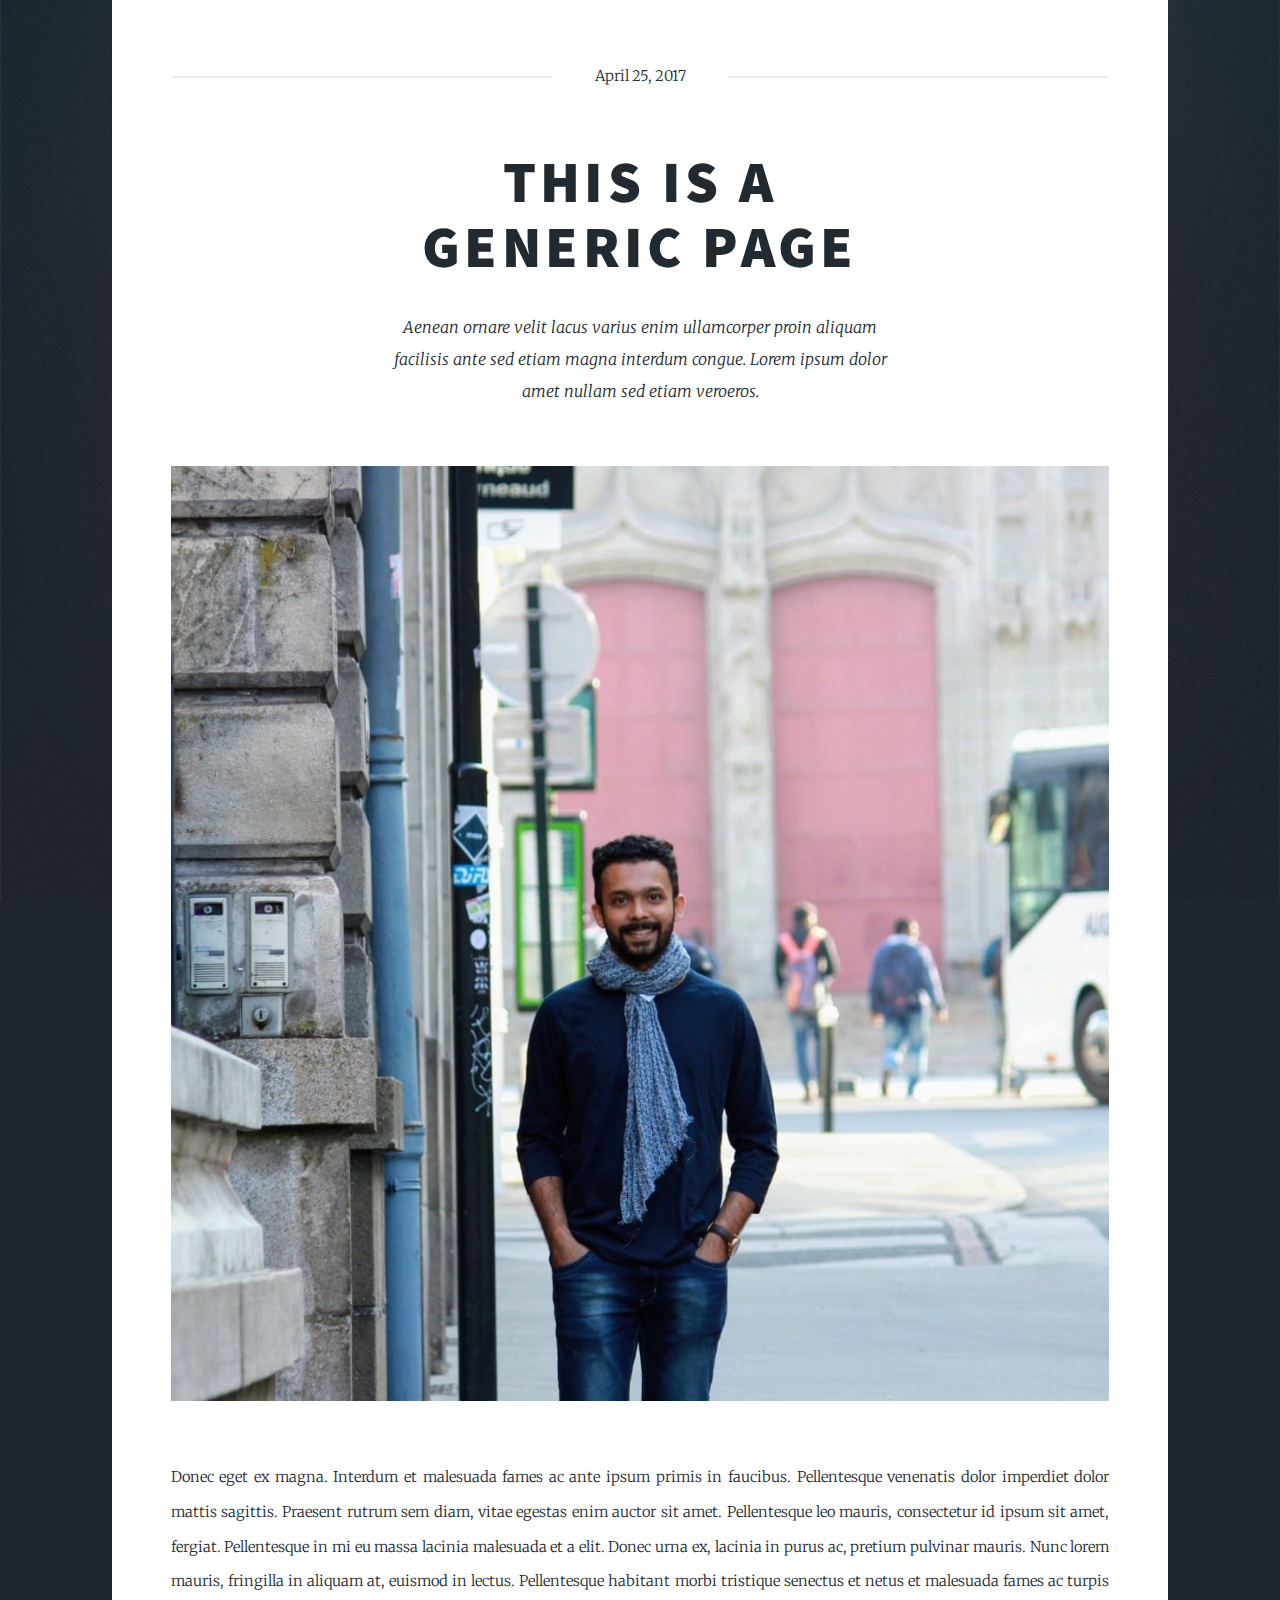
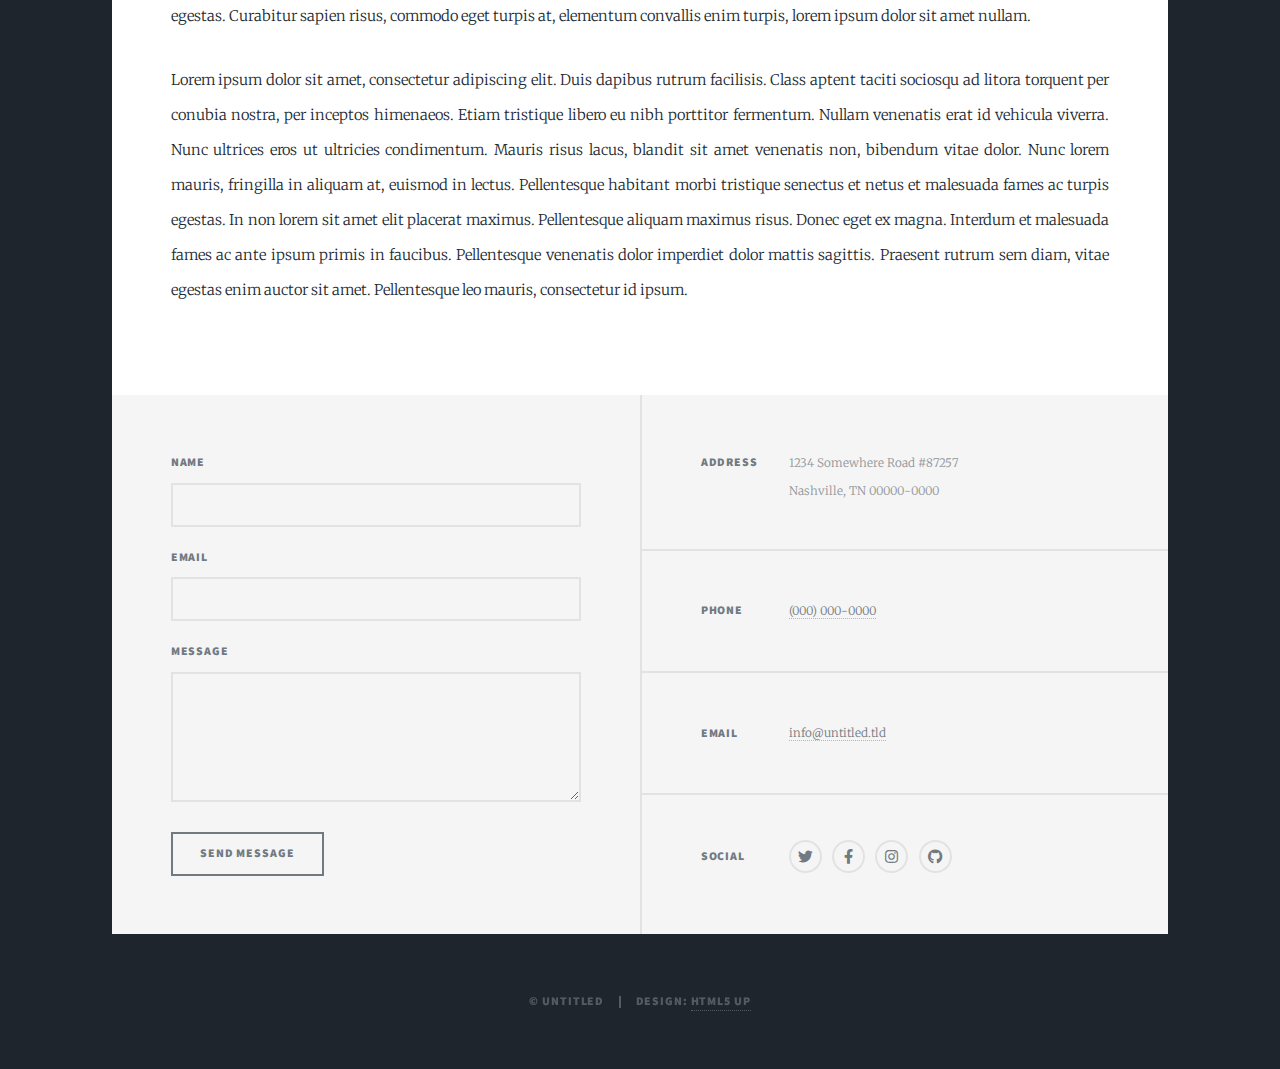
==== commit 275a6324: "a lot of changes" ====
--- a/generic.html
+++ b/generic.html
@@ -17,13 +17,21 @@
 		<!-- Wrapper -->
 			<div id="wrapper">
 
+
+
 				<!-- Header -->
+				    <!--
 					<header id="header">
 						<a href="index.html" class="logo">Massively</a>
 					</header>
+				    -->
+
+               
 
 				<!-- Nav -->
-					<nav id="nav">
+
+                    <!-- 
+      				<nav id="nav">
 						<ul class="links">
 							<li><a href="index.html">This is Massively</a></li>
 							<li class="active"><a href="generic.html">Generic Page</a></li>
@@ -36,7 +44,10 @@
 							<li><a href="#" class="icon brands fa-github"><span class="label">GitHub</span></a></li>
 						</ul>
 					</nav>
+                    -->
 
+
+					
 				<!-- Main -->
 					<div id="main">
 
